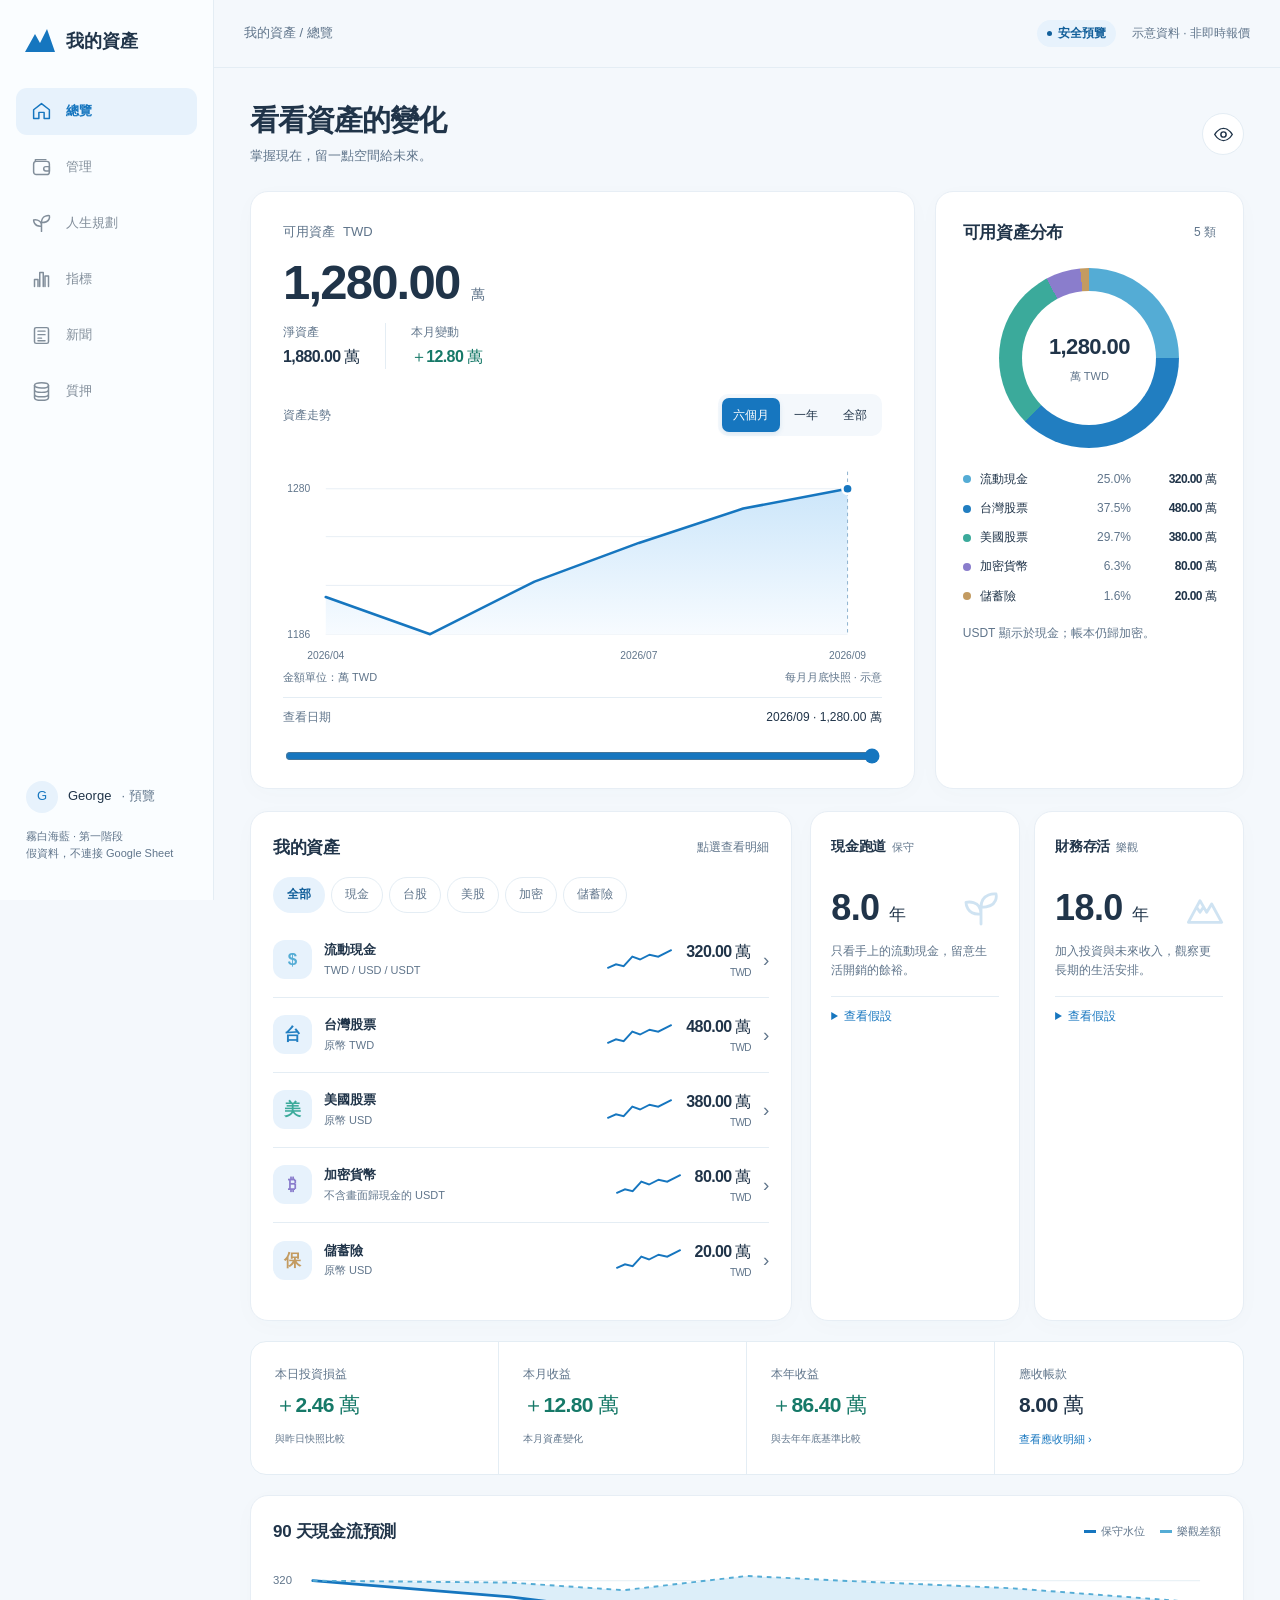
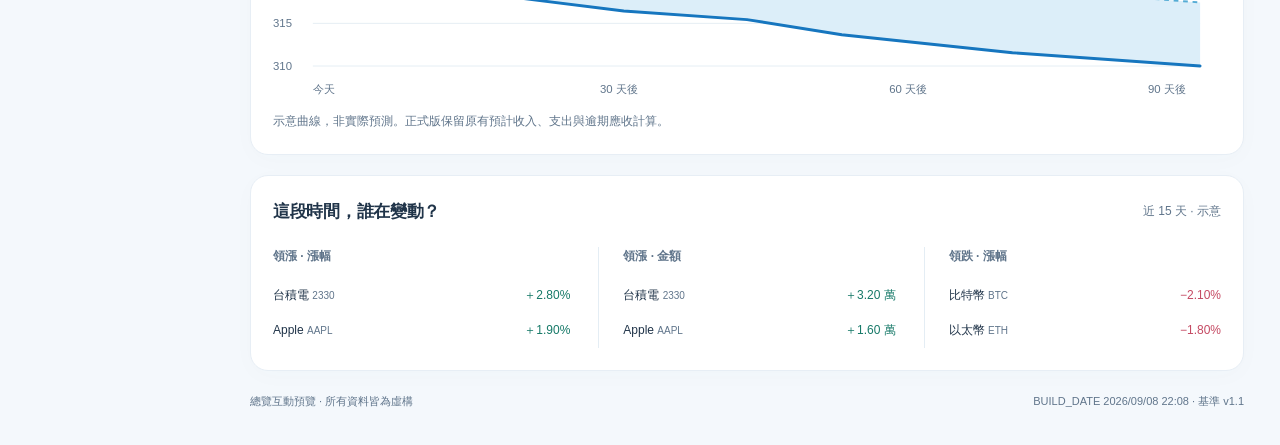
==== ui-preview.html @ 6d40855a "新增：以隔離假資料預覽霧白海藍總覽，避免改版影響正式帳本 Co-Authored-By: Codex <noreply@openai.com>" ====
<!doctype html>
<html lang="zh-TW">
<head>
<meta charset="utf-8">
<meta http-equiv="Content-Security-Policy" content="default-src 'none'; script-src 'unsafe-inline'; style-src 'unsafe-inline'; connect-src 'none'; img-src data:; font-src 'none'; form-action 'none'; base-uri 'none'; object-src 'none'">
<meta name="viewport" content="width=device-width, initial-scale=1">
<title>資產總覽 · 霧白海藍預覽</title>
<style>
:root{color-scheme:light;--bg:#f4f8fc;--paper:#fff;--ink:#203449;--muted:#60758b;--blue:#1676bf;--blue-deep:#125f9a;--blue-pale:#e7f2fc;--line:#e4edf4;--positive:#167968;--negative:#c54a63;--cash:#54acd5;--tw:#217ec1;--us:#3baa9b;--crypto:#8a7dcc;--insurance:#c39b61;--shadow:0 5px 24px #23597a05}
*{box-sizing:border-box}body{margin:0;background:var(--bg);color:var(--ink);font-family:Inter,-apple-system,BlinkMacSystemFont,"PingFang TC","Microsoft JhengHei",sans-serif;font-size:14px;line-height:1.6}button,input{font:inherit}button{cursor:pointer;color:inherit}button:disabled{cursor:default}button:focus-visible,a:focus-visible,input:focus-visible,summary:focus-visible{outline:3px solid var(--blue);outline-offset:4px}button{border:0;background:none}a{color:var(--blue)}h1,h2,h3,p{margin:0}h1{font-size:27px;letter-spacing:-1px;line-height:1.3}h2{font-size:17px;letter-spacing:-.3px}h3{font-size:14px}.num{font-variant-numeric:tabular-nums;letter-spacing:-.6px}.muted{color:var(--muted)}.positive{color:var(--positive)}.negative{color:var(--negative)}.icon{width:21px;height:21px;fill:none;stroke:currentColor;stroke-width:1.7;stroke-linecap:round;stroke-linejoin:round;flex:none}.skip{position:fixed;top:-100px;left:12px;z-index:10;background:white;padding:12px}.skip:focus{top:12px}.sidebar{display:none}.topbar{padding:17px 20px 12px;display:flex;align-items:center;justify-content:space-between;gap:12px}.brand{font-size:18px;font-weight:750;display:flex;gap:11px;align-items:center}.brandmark{width:30px;height:28px;color:var(--blue)}.badge{display:inline-flex;align-items:center;gap:6px;color:var(--blue-deep);font-size:12px;font-weight:600;padding:4px 10px;border-radius:20px;background:var(--blue-pale)}.badge:before{content:"";height:5px;width:5px;border-radius:50%;background:currentColor}.top-meta{display:flex;gap:16px;align-items:center}.top-meta .muted{display:none;font-size:12px}main{max-width:1500px;margin:auto;padding:16px 18px 100px}.page-head{display:flex;align-items:center;justify-content:space-between;margin:0 0 22px;gap:12px}.page-head p{margin-top:6px;font-size:13px;color:var(--muted)}.round-button{width:42px;height:42px;border:1px solid var(--line);border-radius:50%;background:var(--paper);display:grid;place-items:center;flex:none}.preview-note{font-size:12px;color:var(--muted);margin-top:18px}.panel{background:var(--paper);border:1px solid #e7eef5;border-radius:18px;box-shadow:var(--shadow)}.hero-grid{display:grid;gap:16px}.hero{padding:24px 22px 12px;overflow:hidden}.eyebrow{font-size:13px;color:var(--muted);display:flex;gap:8px;align-items:center}.balance{font-size:40px;font-weight:650;line-height:1.35;letter-spacing:-1.8px;margin:7px 0}.balance small{font-size:14px;font-weight:450;letter-spacing:0;color:var(--muted)}.hero-facts{display:flex;gap:25px;font-size:12px}.hero-facts strong{display:block;font-size:16px;font-weight:550;margin-top:2px}.hero-facts>div+div{border-left:1px solid var(--line);padding-left:25px}.chart-heading{display:flex;justify-content:space-between;align-items:center;gap:8px;margin:25px 0 4px}.segmented{display:flex;padding:4px;border-radius:10px;background:var(--bg);gap:3px}.segmented button{padding:6px 11px;border-radius:7px;font-size:12px;min-height:34px}.segmented button[aria-pressed=true]{background:var(--blue);color:white;box-shadow:0 2px 5px #1a6fab20}.chart{position:relative;min-width:0}.chart svg{width:100%;height:auto;display:block;overflow:visible}.chart text{fill:var(--muted);font-size:21px;font-family:inherit}.chart-grid{stroke:var(--line);stroke-width:1}.chart-line{stroke:var(--blue);stroke-width:3;fill:none;stroke-linejoin:round;stroke-linecap:round}.chart-caption{display:flex;align-items:center;justify-content:space-between;gap:10px;color:var(--muted);font-size:11px;padding:0 0 6px}.date-control{display:flex;flex-wrap:wrap;align-items:center;gap:12px;border-top:1px solid var(--line);padding-top:10px;margin-top:5px;font-size:12px;color:var(--muted)}.date-control input{order:2;flex-basis:100%;accent-color:var(--blue);width:100%;min-width:40px;height:28px}.date-control output{margin-left:auto;white-space:nowrap;color:var(--ink);font-variant-numeric:tabular-nums}.allocation{padding:24px}.section-head{display:flex;align-items:center;justify-content:space-between;gap:10px}.section-head .muted{font-size:12px}.donut-wrap{display:grid;place-items:center;position:relative;width:170px;height:170px;margin:23px auto}.donut{width:100%;height:100%;border-radius:50%;background:conic-gradient(var(--cash) 0 25%,var(--tw) 25% 62.5%,var(--us) 62.5% 92.1875%,var(--crypto) 92.1875% 98.4375%,var(--insurance) 98.4375%)}.donut:after{content:"";position:absolute;inset:23px;background:white;border-radius:50%}.donut-center{position:absolute;text-align:center;line-height:1.6}.donut-center b{display:block;font-size:22px;font-weight:600}.donut-center span{font-size:11px;color:var(--muted)}.legend{list-style:none;padding:0;margin:0;display:grid;gap:10px}.legend li{display:flex;align-items:center;gap:9px;font-size:12px}.dot{width:8px;height:8px;border-radius:50%;flex:none}.legend .pct{margin-left:auto;color:var(--muted)}.legend b{font-weight:550;width:76px;text-align:right}.lower-grid{display:grid;grid-template-columns:minmax(0,1fr);gap:18px;margin-top:22px}.assets{padding:22px}.filters{display:flex;gap:6px;overflow:auto;padding:16px 0 10px}.filters button{font-size:12px;min-height:36px;padding:6px 13px;white-space:nowrap;border-radius:18px;border:1px solid var(--line);color:var(--muted)}.filters button[aria-pressed=true]{background:var(--blue-pale);color:var(--blue-deep);border-color:transparent;font-weight:650}.asset-row{width:100%;display:flex;align-items:center;text-align:left;gap:12px;padding:16px 0;border-bottom:1px solid var(--line);min-height:75px}.asset-row:last-child{border-bottom:none}.asset-icon{width:39px;height:39px;display:grid;place-items:center;border-radius:12px;font-weight:650;font-size:17px;background:var(--blue-pale);color:var(--blue)}.asset-title{min-width:0;overflow-wrap:anywhere;font-size:13px;font-weight:600;flex:1}.asset-title small{display:block;color:var(--muted);font-size:11px;font-weight:400;margin-top:1px}.asset-value{flex:none;text-align:right;font-size:16px;font-weight:550}.asset-value small{display:block;font-size:10px;color:var(--muted);font-weight:400}.spark{display:none;width:68px;height:24px;fill:none;stroke:var(--blue);stroke-width:2}.chevron{color:var(--muted);font-size:19px}.runways{display:grid;gap:14px}.runway{padding:22px;position:relative;overflow:hidden}.runway h2{font-size:14px}.runway .tag{font-size:11px;color:var(--muted);font-weight:400;margin-left:6px}.runway-num{font-size:32px;font-weight:600;margin:14px 0 5px}.runway-num small{font-size:17px;font-weight:450}.runway p{font-size:12px;color:var(--muted);max-width:30em}.runway details{margin-top:16px;font-size:12px;border-top:1px solid var(--line);padding-top:10px}.runway summary{color:var(--blue);cursor:pointer}.runway ul{padding-left:17px;color:var(--muted);margin-bottom:0}.runway-art{position:absolute;right:22px;top:55px;opacity:.2;color:var(--blue);width:54px;height:54px}.income-strip{display:grid;grid-template-columns:1fr 1fr;gap:0;background:var(--paper);border:1px solid var(--line);border-radius:16px;margin:20px 0;overflow:hidden}.income-stat{padding:18px;border-bottom:1px solid var(--line)}.income-stat:nth-child(odd){border-right:1px solid var(--line)}.income-stat:nth-child(n+3){border-bottom:0}.income-stat span{font-size:12px;color:var(--muted)}.income-stat b{display:block;font-size:21px;font-weight:550;margin:4px 0}.income-stat small{font-size:10px;color:var(--muted)}.cashflow{padding:22px;margin-top:20px}.cashflow .section-head{flex-wrap:wrap}.line-legend{display:flex;gap:15px;font-size:11px;color:var(--muted)}.line-legend i{display:inline-block;width:12px;height:3px;background:var(--blue);vertical-align:middle;margin-right:5px}.line-legend i.optimistic{background:var(--cash)}.cashflow-chart{margin-top:12px}.movers{padding:22px;margin-top:20px}.mover-columns{display:grid;gap:20px;margin-top:22px}.mover-column h3{font-size:12px;color:var(--muted);margin-bottom:12px}.mover-item{display:flex;align-items:center;justify-content:space-between;font-size:12px;padding:8px 0}.mover-item b{font-weight:500}.mover-item small{color:var(--muted)}.footer{margin-top:22px;font-size:11px;color:var(--muted);display:flex;justify-content:space-between;gap:10px;flex-wrap:wrap}.bottom-nav{position:fixed;bottom:0;left:0;right:0;background:#ffffffef;backdrop-filter:blur(12px);border-top:1px solid var(--line);display:flex;justify-content:space-around;padding:8px 6px max(9px,env(safe-area-inset-bottom));z-index:3}.bottom-nav button{display:flex;flex-direction:column;align-items:center;gap:3px;font-size:10px;min-width:45px;min-height:45px;color:var(--muted)}.bottom-nav button[aria-current=page]{color:var(--blue)}.pending{opacity:.55}dialog{border:1px solid var(--line);border-radius:22px;padding:27px;width:min(440px,calc(100% - 32px));color:var(--ink);box-shadow:0 20px 90px #20344922}dialog::backdrop{background:#17354b45;backdrop-filter:blur(3px)}.dialog-head{display:flex;align-items:center;justify-content:space-between;gap:12px;margin-bottom:12px}.dialog-copy{color:var(--muted);font-size:14px}.detail-value{font-size:34px;margin:16px 0;font-weight:600}.detail-meta{padding:16px;background:var(--bg);border-radius:12px;font-size:13px}.dialog-close{margin-top:24px;background:var(--blue);color:white;min-height:44px;border-radius:10px;width:100%}.notice{position:fixed;bottom:90px;left:50%;transform:translateX(-50%);background:var(--ink);color:white;border-radius:12px;padding:12px 20px;font-size:13px;z-index:6;max-width:calc(100% - 30px);width:max-content;box-shadow:0 5px 30px #20344922}.notice:empty{display:none}.private .money{visibility:hidden;user-select:none}
@media(min-width:500px){.spark{display:block}.runways{grid-template-columns:1fr 1fr}.balance{font-size:45px}.hero{padding:28px 28px 14px}}
@media(min-width:769px){.chart text{font-size:12px}.hero .chart svg{max-height:225px}.sidebar{display:flex;position:fixed;inset:0 auto 0 0;width:196px;padding:27px 16px 22px;background:#fafdff;border-right:1px solid var(--line);flex-direction:column}.sidebar .brand{padding:0 9px 32px}.side-links{display:grid;gap:9px}.side-links button{display:flex;align-items:center;gap:14px;text-align:left;padding:13px 15px;border-radius:11px;font-size:13px;min-height:46px}.side-links button[aria-current=page]{background:var(--blue-pale);color:var(--blue);font-weight:650}.side-links .pending small{margin-left:auto;font-size:9px}.side-bottom{margin-top:auto;color:var(--muted);font-size:11px;padding:15px 10px}.profile{display:flex;align-items:center;gap:10px;margin-bottom:15px;color:var(--ink);font-size:13px}.avatar{width:32px;height:32px;border-radius:50%;display:grid;place-items:center;background:var(--blue-pale);color:var(--blue)}.workspace{margin-left:196px}.topbar{padding:20px 30px;border-bottom:1px solid var(--line)}.topbar .brand{font-size:13px;font-weight:450;color:var(--muted)}.topbar .brandmark{display:none}.top-meta .muted{display:block}main{padding:30px 28px 30px}.page-head{margin-bottom:24px}h1{font-size:29px}.hero-grid{grid-template-columns:minmax(0,1.85fr) minmax(245px,1fr);gap:20px}.hero{padding:28px 28px 14px}.hero .balance{font-size:45px}.allocation{padding:25px 22px}.donut-wrap{width:165px;height:165px;margin:22px auto}.lower-grid{grid-template-columns:minmax(0,1.4fr) minmax(0,1fr)}.runways{grid-template-columns:1fr}.income-strip{grid-template-columns:repeat(4,1fr)}.income-stat{border-bottom:0;border-right:1px solid var(--line)}.income-stat:last-child{border-right:0}.mover-columns{grid-template-columns:repeat(3,1fr);gap:28px}.mover-column+.mover-column{border-left:1px solid var(--line);padding-left:24px}.bottom-nav{display:none}.notice{bottom:28px}.hero .chart{margin-top:10px}}
@media(min-width:1200px){main{padding:34px 36px}.sidebar{width:214px}.workspace{margin-left:214px}.hero-grid{grid-template-columns:minmax(0,2.15fr) minmax(285px,1fr)}.balance,.hero .balance{font-size:49px}.hero{padding:30px 32px 16px}.lower-grid{grid-template-columns:minmax(0,1.25fr) minmax(0,1fr)}.runways{grid-template-columns:1fr 1fr}.runway{padding:23px 20px}.runway-num{font-size:36px;margin-top:22px}.runway-art{top:70px;right:18px;width:40px}.allocation{padding:27px}.donut-wrap{width:180px;height:180px}.income-stat{padding:20px 24px}}
@media(prefers-reduced-motion:no-preference){button{transition:background .16s,color .16s}.asset-row:hover{background:var(--bg)}.round-button:hover{background:var(--blue-pale)}}
</style>
</head>
<body>
<a class="skip" href="#main">跳到主要內容</a>
<svg xmlns="http://www.w3.org/2000/svg" style="display:none" aria-hidden="true"><symbol id="home" viewBox="0 0 24 24"><path d="m3 10 9-7 9 7v10H15v-7H9v7H3z"/></symbol><symbol id="wallet" viewBox="0 0 24 24"><rect x="3" y="5" width="18" height="15" rx="3"/><path d="M17 11h4v5h-4a2.5 2.5 0 0 1 0-5ZM5 5V3h12"/></symbol><symbol id="life" viewBox="0 0 24 24"><path d="M12 21V10M12 15C3 16 3 8 3 8s9-2 9 7ZM12 11C12 2 21 3 21 3s2 8-9 8Z"/></symbol><symbol id="bars" viewBox="0 0 24 24"><path d="M4 20V12h4v8M10 20V4h4v16M16 20V8h4v12"/></symbol><symbol id="news" viewBox="0 0 24 24"><rect x="4" y="3" width="16" height="18" rx="2"/><path d="M8 7h8M8 11h8M8 15h4M8 18h8"/></symbol><symbol id="coins" viewBox="0 0 24 24"><ellipse cx="12" cy="5" rx="8" ry="3"/><path d="M4 5v5c0 4 16 4 16 0V5M4 10v5c0 4 16 4 16 0v-5M4 15v4c0 4 16 4 16 0v-4"/></symbol><symbol id="eye" viewBox="0 0 24 24"><path d="M2 12s4-7 10-7 10 7 10 7-4 7-10 7S2 12 2 12Z"/><circle cx="12" cy="12" r="3"/></symbol><symbol id="mountain" viewBox="0 0 24 24"><path d="m2 20 7-13 4 7 3-5 6 11H2ZM7 11l2 3 2-3"/></symbol><symbol id="logo" viewBox="0 0 30 28"><path fill="currentColor" stroke="none" d="m0 25 10-18 5 9 7-14 8 23z"/></symbol></svg>
<aside class="sidebar"><div class="brand"><svg class="brandmark"><use href="#logo"/></svg>我的資產</div><nav class="side-links" aria-label="主要導覽"></nav><div class="side-bottom"><div class="profile"><span class="avatar">G</span>George<span class="muted">· 預覽</span></div><p>霧白海藍 · 第一階段</p><p>假資料，不連接 Google Sheet</p></div></aside>
<div class="workspace"><header class="topbar"><div class="brand"><svg class="brandmark"><use href="#logo"/></svg><span>我的資產 / 總覽</span></div><div class="top-meta"><span class="badge">安全預覽</span><span class="muted">示意資料 · 非即時報價</span></div></header>
<main id="main"><div class="page-head"><div><h1>看看資產的變化</h1><p>掌握現在，留一點空間給未來。</p></div><button class="round-button" id="privacy" aria-label="隱藏金額" aria-pressed="false"><svg class="icon"><use href="#eye"/></svg></button></div>
<div class="hero-grid"><section class="panel hero" aria-labelledby="available-label"><div class="eyebrow" id="available-label">可用資產 <span>TWD</span></div><div class="balance num money">1,280.00 <small>萬</small></div><div class="hero-facts"><div><span class="muted">淨資產</span><strong class="num money">1,880.00 萬</strong></div><div><span class="muted">本月變動</span><strong class="positive num money">＋12.80 萬</strong></div></div><div class="chart-heading"><span class="muted" style="font-size:12px">資產走勢</span><div class="segmented" id="periods" aria-label="趨勢期間"><button data-period="6m" aria-pressed="true">六個月</button><button data-period="1y" aria-pressed="false">一年</button><button data-period="all" aria-pressed="false">全部</button></div></div><div class="chart money" id="trend"></div><div class="chart-caption"><span>金額單位：萬 TWD</span><span>每月月底快照 · 示意</span></div><label class="date-control"><span>查看日期</span><input id="history-date" aria-label="查看歷史日期" type="range" min="0" max="5" value="5"><output id="history-value" class="money" aria-live="polite"></output></label></section>
<section class="panel allocation"><div class="section-head"><h2>可用資產分布</h2><span class="muted">5 類</span></div><div class="donut-wrap" role="img" aria-label="資產分布，詳細金額見下方清單"><div class="donut"></div><div class="donut-center money"><b class="num">1,280.00</b><span>萬 TWD</span></div></div><ul class="legend" id="allocation-list"></ul><p class="preview-note">USDT 顯示於現金；帳本仍歸加密。</p></section></div>
<div class="lower-grid"><section class="panel assets"><div class="section-head"><h2>我的資產</h2><span class="muted">點選查看明細</span></div><div class="filters" id="filters" aria-label="資產分類"><button data-category="all" aria-pressed="true">全部</button><button data-category="cash" aria-pressed="false">現金</button><button data-category="tw" aria-pressed="false">台股</button><button data-category="us" aria-pressed="false">美股</button><button data-category="crypto" aria-pressed="false">加密</button><button data-category="insurance" aria-pressed="false">儲蓄險</button></div><div id="asset-list" aria-live="polite"></div></section><div class="runways"><section class="panel runway"><h2>現金跑道<span class="tag">保守</span></h2><svg class="icon runway-art"><use href="#life"/></svg><div class="runway-num num money">8.0 <small>年</small></div><p>只看手上的流動現金，留意生活開銷的餘裕。</p><details><summary>查看假設</summary><ul class="money"><li>示意流動現金 320 萬</li><li>示意年支出 40 萬</li><li>此預覽使用簡化固定示意值</li></ul></details></section><section class="panel runway"><h2>財務存活<span class="tag">樂觀</span></h2><svg class="icon runway-art"><use href="#mountain"/></svg><div class="runway-num num money">18.0 <small>年</small></div><p>加入投資與未來收入，觀察更長期的生活安排。</p><details><summary>查看假設</summary><ul class="money"><li>18 年為版面展示用數字</li><li>未執行正式財務存活模擬</li><li>正式版仍沿用原計算規則</li></ul></details></section></div></div>
<section class="income-strip" aria-label="收益與應收摘要"><div class="income-stat"><span>本日投資損益</span><b class="num positive money">＋2.46 萬</b><small>與昨日快照比較</small></div><div class="income-stat"><span>本月收益</span><b class="num positive money">＋12.80 萬</b><small>本月資產變化</small></div><div class="income-stat"><span>本年收益</span><b class="num positive money">＋86.40 萬</b><small>與去年年底基準比較</small></div><div class="income-stat"><span>應收帳款</span><b class="num money">8.00 萬</b><button id="receivables" style="font-size:11px;color:var(--blue);padding:0;min-height:28px">查看應收明細 ›</button></div></section>
<section class="panel cashflow"><div class="section-head"><h2>90 天現金流預測</h2><div class="line-legend"><span><i></i>保守水位</span><span><i class="optimistic"></i>樂觀差額</span></div></div><div class="chart cashflow-chart money"><svg viewBox="0 0 1000 145" role="img" aria-label="示意現金流，保守水位由320萬逐步降至310萬，樂觀水位包含應收款"><path d="M42 25H978M42 70H978M42 115H978" class="chart-grid"/><text x="0" y="29">320</text><text x="0" y="74">315</text><text x="0" y="119">310</text><path d="M42 25 250 42 370 57 500 66 600 82 780 101 978 115L978 48 780 33 600 25 500 20 370 35 250 27 42 25" fill="#dceef9"/><path d="M42 25 250 42 370 57 500 66 600 82 780 101 978 115" class="chart-line"/><path d="M42 25 250 27 370 35 500 20 600 25 780 33 978 48" fill="none" stroke="#54acd5" stroke-width="2" stroke-dasharray="5 5"/><text x="42" y="143">今天</text><text x="345" y="143">30 天後</text><text x="650" y="143">60 天後</text><text x="923" y="143">90 天後</text></svg></div><p class="preview-note">示意曲線，非實際預測。正式版保留原有預計收入、支出與逾期應收計算。</p></section>
<section class="panel movers"><div class="section-head"><h2>這段時間，誰在變動？</h2><span class="muted">近 15 天 · 示意</span></div><div class="mover-columns"><div class="mover-column"><h3>領漲 · 漲幅</h3><div class="mover-item"><span>台積電 <small>2330</small></span><b class="positive money">＋2.80%</b></div><div class="mover-item"><span>Apple <small>AAPL</small></span><b class="positive money">＋1.90%</b></div></div><div class="mover-column"><h3>領漲 · 金額</h3><div class="mover-item"><span>台積電 <small>2330</small></span><b class="positive money">＋3.20 萬</b></div><div class="mover-item"><span>Apple <small>AAPL</small></span><b class="positive money">＋1.60 萬</b></div></div><div class="mover-column"><h3>領跌 · 漲幅</h3><div class="mover-item"><span>比特幣 <small>BTC</small></span><b class="negative money">−2.10%</b></div><div class="mover-item"><span>以太幣 <small>ETH</small></span><b class="negative money">−1.80%</b></div></div></div></section>
<footer class="footer"><span>總覽互動預覽 · 所有資料皆為虛構</span><span id="preview-build">BUILD_DATE 2026/09/08 22:08 · 基準 v1.1</span></footer></main></div>
<nav class="bottom-nav" aria-label="手機主要導覽"></nav><div class="notice" role="status" id="notice"></div>
<dialog id="detail"><div class="dialog-head"><h2 id="detail-title"></h2><button class="round-button" id="close-detail" aria-label="關閉明細">✕</button></div><div id="detail-body"></div><button class="dialog-close" id="done-detail">知道了</button></dialog>
<script id="preview-model">
const ASSETS = Object.freeze([
  Object.freeze({id:'cash',name:'流動現金',value:320,unit:'TWD / USD / USDT',icon:'$',color:'--cash',description:'台幣帳戶 240 萬，加上美元與 USDT 換算共 80 萬。USDT 畫面歸現金、帳本歸加密。'}),
  Object.freeze({id:'tw',name:'台灣股票',value:480,unit:'原幣 TWD',icon:'台',color:'--tw',description:'台積電、台灣 ETF 等示意持倉。此處金額為台幣合計。'}),
  Object.freeze({id:'us',name:'美國股票',value:380,unit:'原幣 USD',icon:'美',color:'--us',description:'示意原幣 118,750 USD，以示意匯率 32 換算為 380 萬 TWD。'}),
  Object.freeze({id:'crypto',name:'加密貨幣',value:80,unit:'不含畫面歸現金的 USDT',icon:'₿',color:'--crypto',description:'比特幣、以太幣等示意持倉，金額已換算為 TWD；USDT 在上方流動現金顯示，帳本分類不變。'}),
  Object.freeze({id:'insurance',name:'儲蓄險',value:20,unit:'原幣 USD',icon:'保',color:'--insurance',description:'示意原幣 6,250 USD，以示意匯率 32 換算為 20 萬 TWD。設定存美元、快照存台幣的規則不變。'})
]);
const HISTORY = Object.freeze([980,1002,995,1040,1056,1095,1080,1103,1135,1122,1150,1193,1210,1186,1220,1245,1267.2,1280].map((value,i)=>Object.freeze({date:`${2025+Math.floor((i+3)/12)}/${String((i+3)%12+1).padStart(2,'0')}`,value})));
function selectAssets(category){return ASSETS.filter(a=>category==='all'||a.id===category);}
function selectHistory(period){return HISTORY.slice(period==='6m'?-6:period==='1y'?-12:0);}
function chartPoints(rows){
  if(!rows.length)return [];
  const min=Math.min(...rows.map(r=>r.value)), max=Math.max(...rows.map(r=>r.value));
  return rows.map((r,i)=>({x:50+(rows.length===1?0:i/(rows.length-1)*610),y:max===min?130:220-(r.value-min)/(max-min)*170}));
}
</script>
<script>
const el=id=>document.getElementById(id);
const money=value=>value.toLocaleString('en-US',{minimumFractionDigits:2,maximumFractionDigits:2});
let period='6m', privateMode=false, noticeTimer;
const pages=[['home','總覽'],['wallet','管理'],['life','人生規劃'],['bars','指標'],['news','新聞'],['coins','質押']];
for(const nav of document.querySelectorAll('.side-links,.bottom-nav')){
  nav.innerHTML=pages.map(([icon,label],i)=>`<button ${i===0?'aria-current="page"':'class="pending"'} data-page="${label}"><svg class="icon" aria-hidden="true"><use href="#${icon}"/></svg><span>${label}</span></button>`).join('');
  nav.addEventListener('click',event=>{const b=event.target.closest('button');if(b&&b.dataset.page!=='總覽')showNotice(`${b.dataset.page}尚未實作；目前可預覽總覽頁。`);else if(b)window.scrollTo({top:0,behavior:'instant'});});
}
function showNotice(message){clearTimeout(noticeTimer);el('notice').textContent=message;noticeTimer=setTimeout(()=>el('notice').textContent='',3500);}
function renderAssets(category){
  el('asset-list').innerHTML=selectAssets(category).map(a=>`<button class="asset-row" data-asset="${a.id}" aria-label="查看${a.name}明細"><span class="asset-icon" style="color:var(${a.color})">${a.icon}</span><span class="asset-title">${a.name}<small>${a.unit}</small></span><svg class="spark" viewBox="0 0 70 25" aria-hidden="true"><path d="M1 21 10 17 18 19 27 9 35 12 45 7 54 9 68 2"/></svg><span class="asset-value num money">${money(a.value)} 萬<small>TWD</small></span><span class="chevron" aria-hidden="true">›</span></button>`).join('');
}
function renderTrend(){
  const rows=selectHistory(period),points=chartPoints(rows),line=points.map(p=>`${p.x},${p.y}`).join(' '),last=points.at(-1);
  el('trend').innerHTML=`<svg viewBox="0 0 700 260" role="img" aria-label="${period==='6m'?'六個月':period==='1y'?'一年':'全部'}資產走勢示意"><defs><linearGradient id="area" x1="0" y1="0" x2="0" y2="1"><stop offset="0%" stop-color="#cce6fa"/><stop offset="100%" stop-color="#f7fbff"/></linearGradient></defs>${[50,106,163,220].map(y=>`<path d="M50 ${y}H660" class="chart-grid"/>`).join('')}<path d="M${line.replaceAll(' ',' L')} L${last.x} 220 L50 220Z" fill="url(#area)"/><polyline points="${line}" class="chart-line"/>${[0,Math.floor(rows.length/2),rows.length-1].map(i=>`<text x="${points[i].x}" y="249" text-anchor="middle">${rows[i].date}</text>`).join('')}<text x="5" y="54">${Math.round(Math.max(...rows.map(r=>r.value)))}</text><text x="5" y="224">${Math.round(Math.min(...rows.map(r=>r.value)))}</text><line id="cursor-line" x1="${last.x}" x2="${last.x}" y1="30" y2="220" stroke="#7ca6c7" stroke-dasharray="4 4"/><circle id="cursor-dot" cx="${last.x}" cy="${last.y}" r="6" fill="#1676bf" stroke="white" stroke-width="3"/></svg>`;
  el('history-date').max=rows.length-1;el('history-date').value=rows.length-1;renderCursor();
}
function renderCursor(){const rows=selectHistory(period),i=Number(el('history-date').value),p=chartPoints(rows)[i];el('history-value').textContent=`${rows[i].date} · ${money(rows[i].value)} 萬`;el('cursor-line').setAttribute('x1',p.x);el('cursor-line').setAttribute('x2',p.x);el('cursor-dot').setAttribute('cx',p.x);el('cursor-dot').setAttribute('cy',p.y);}
function openDetail(title,body){el('detail-title').textContent=title;el('detail-body').innerHTML=body;el('detail').showModal();}
el('allocation-list').innerHTML=ASSETS.map(a=>`<li><span class="dot" style="background:var(${a.color})"></span><span>${a.name}</span><span class="pct money">${(a.value/1280*100).toFixed(1)}%</span><b class="num money">${money(a.value)} 萬</b></li>`).join('');
el('filters').addEventListener('click',event=>{const b=event.target.closest('button');if(!b)return;for(const button of el('filters').children)button.setAttribute('aria-pressed',String(button===b));renderAssets(b.dataset.category);});
el('periods').addEventListener('click',event=>{const b=event.target.closest('button');if(!b)return;period=b.dataset.period;for(const button of el('periods').children)button.setAttribute('aria-pressed',String(button===b));renderTrend();});
el('history-date').addEventListener('input',renderCursor);
el('asset-list').addEventListener('click',event=>{const button=event.target.closest('[data-asset]');if(!button)return;if(privateMode){showNotice('請先顯示金額，再查看明細。');return;}const a=ASSETS.find(a=>a.id===button.dataset.asset);openDetail(a.name,`<p class="muted">示意資產 · 換算為 TWD</p><div class="detail-value num">${money(a.value)} 萬</div><p class="detail-meta">${a.description}</p><p class="preview-note">此處只有假資料，不提供寫入或交易操作。</p>`);});
el('receivables').addEventListener('click',()=>{if(privateMode){showNotice('請先顯示金額，再查看明細。');return;}openDetail('應收帳款',`<p class="dialog-copy">以下為虛構應收資料，僅展示閱讀與關閉明細的操作。</p><div class="detail-value num">8.00 萬 TWD</div><div class="detail-meta">專案款 A：5.00 萬 · 尚未到期<br>專案款 B：3.00 萬 · 逾期 7 天</div>`);});
for(const id of ['close-detail','done-detail'])el(id).addEventListener('click',()=>el('detail').close());
el('privacy').addEventListener('click',()=>{privateMode=!privateMode;document.body.classList.toggle('private',privateMode);for(const node of document.querySelectorAll('.money'))node.setAttribute('aria-hidden',String(privateMode));el('privacy').setAttribute('aria-pressed',String(privateMode));el('privacy').setAttribute('aria-label',privateMode?'顯示金額':'隱藏金額');});
renderAssets('all');renderTrend();
</script>
</body>
</html>
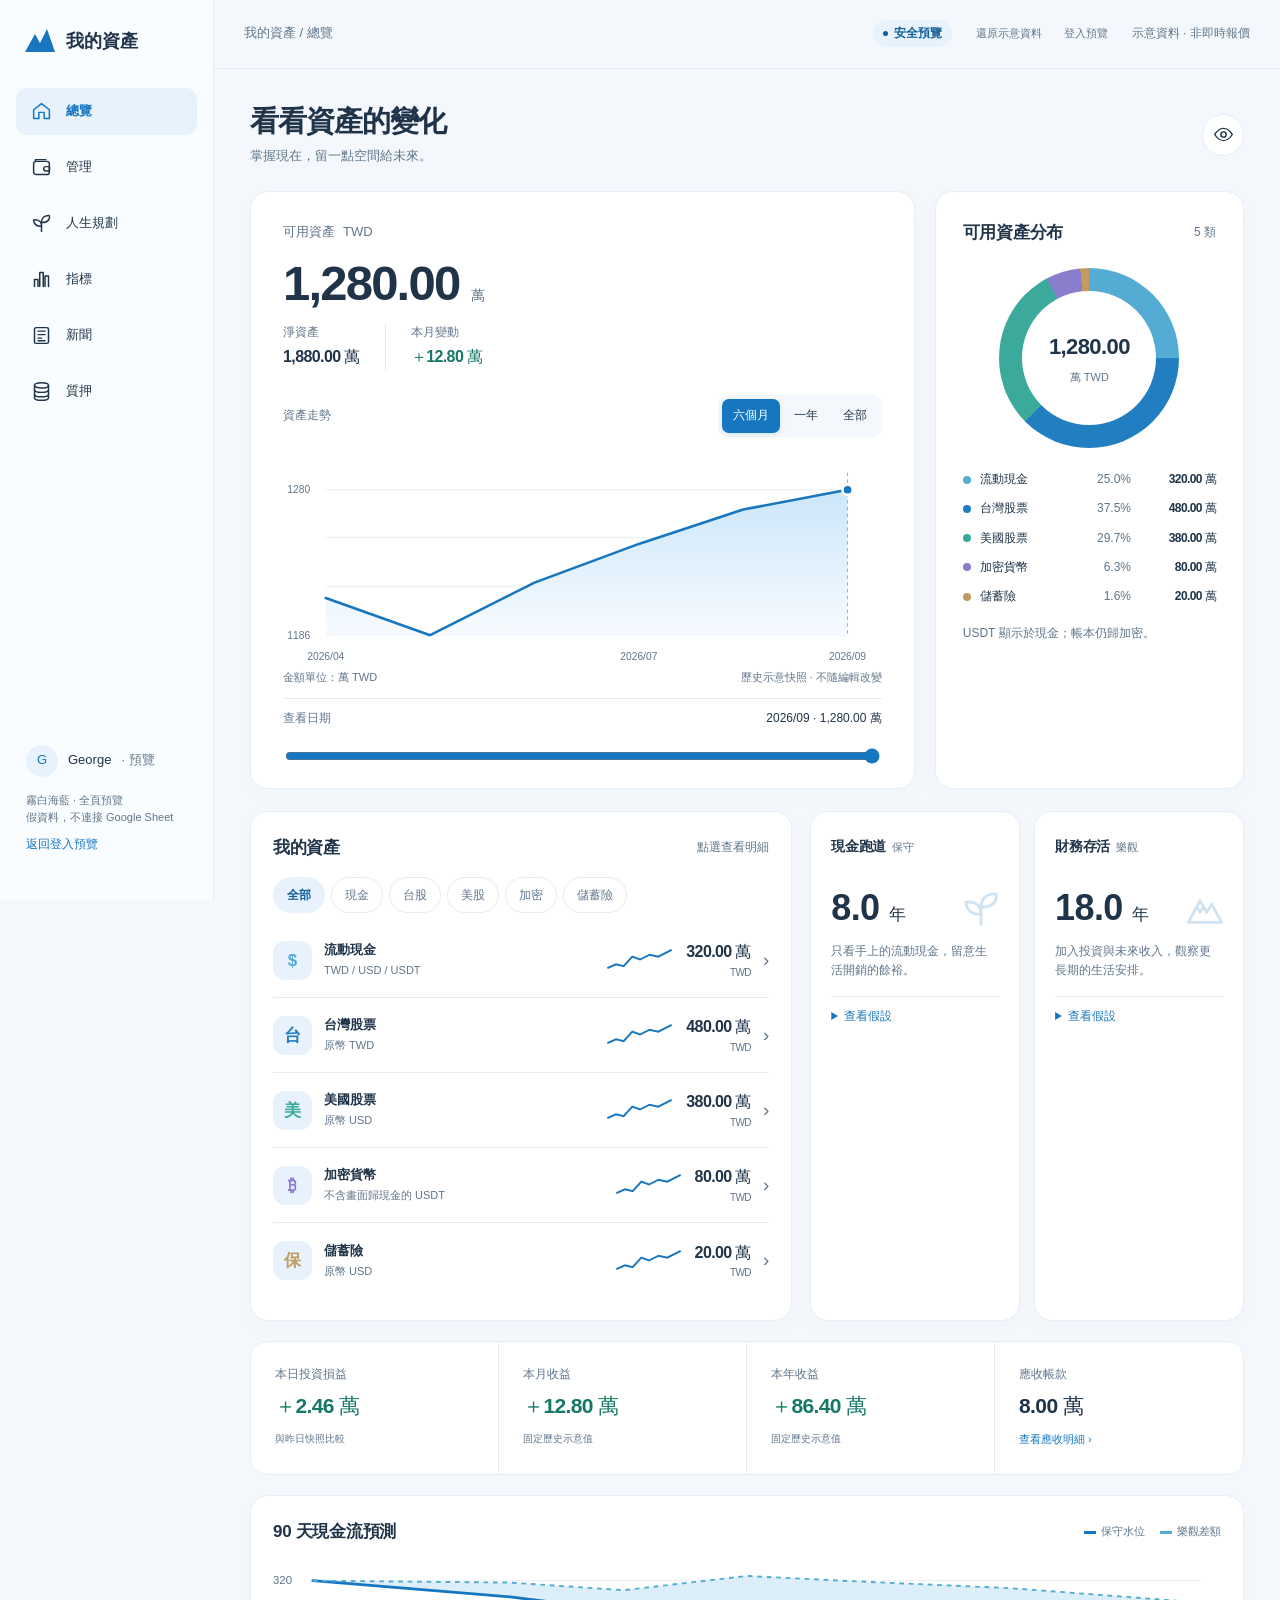
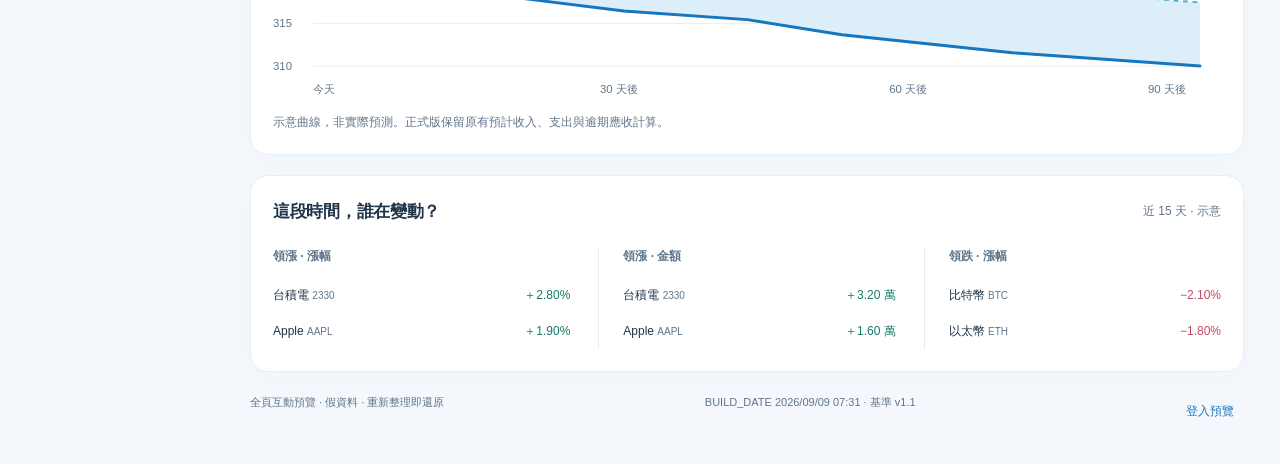
==== commit 42ee83b4: "新增：補齊全頁假資料互動預覽，先驗證設計再接正式帳本 Co-Authored-By: Codex <noreply@openai.com>" ====
--- a/ui-preview.html
+++ b/ui-preview.html
@@ -12,23 +12,31 @@
 @media(min-width:769px){.chart text{font-size:12px}.hero .chart svg{max-height:225px}.sidebar{display:flex;position:fixed;inset:0 auto 0 0;width:196px;padding:27px 16px 22px;background:#fafdff;border-right:1px solid var(--line);flex-direction:column}.sidebar .brand{padding:0 9px 32px}.side-links{display:grid;gap:9px}.side-links button{display:flex;align-items:center;gap:14px;text-align:left;padding:13px 15px;border-radius:11px;font-size:13px;min-height:46px}.side-links button[aria-current=page]{background:var(--blue-pale);color:var(--blue);font-weight:650}.side-links .pending small{margin-left:auto;font-size:9px}.side-bottom{margin-top:auto;color:var(--muted);font-size:11px;padding:15px 10px}.profile{display:flex;align-items:center;gap:10px;margin-bottom:15px;color:var(--ink);font-size:13px}.avatar{width:32px;height:32px;border-radius:50%;display:grid;place-items:center;background:var(--blue-pale);color:var(--blue)}.workspace{margin-left:196px}.topbar{padding:20px 30px;border-bottom:1px solid var(--line)}.topbar .brand{font-size:13px;font-weight:450;color:var(--muted)}.topbar .brandmark{display:none}.top-meta .muted{display:block}main{padding:30px 28px 30px}.page-head{margin-bottom:24px}h1{font-size:29px}.hero-grid{grid-template-columns:minmax(0,1.85fr) minmax(245px,1fr);gap:20px}.hero{padding:28px 28px 14px}.hero .balance{font-size:45px}.allocation{padding:25px 22px}.donut-wrap{width:165px;height:165px;margin:22px auto}.lower-grid{grid-template-columns:minmax(0,1.4fr) minmax(0,1fr)}.runways{grid-template-columns:1fr}.income-strip{grid-template-columns:repeat(4,1fr)}.income-stat{border-bottom:0;border-right:1px solid var(--line)}.income-stat:last-child{border-right:0}.mover-columns{grid-template-columns:repeat(3,1fr);gap:28px}.mover-column+.mover-column{border-left:1px solid var(--line);padding-left:24px}.bottom-nav{display:none}.notice{bottom:28px}.hero .chart{margin-top:10px}}
 @media(min-width:1200px){main{padding:34px 36px}.sidebar{width:214px}.workspace{margin-left:214px}.hero-grid{grid-template-columns:minmax(0,2.15fr) minmax(285px,1fr)}.balance,.hero .balance{font-size:49px}.hero{padding:30px 32px 16px}.lower-grid{grid-template-columns:minmax(0,1.25fr) minmax(0,1fr)}.runways{grid-template-columns:1fr 1fr}.runway{padding:23px 20px}.runway-num{font-size:36px;margin-top:22px}.runway-art{top:70px;right:18px;width:40px}.allocation{padding:27px}.donut-wrap{width:180px;height:180px}.income-stat{padding:20px 24px}}
 @media(prefers-reduced-motion:no-preference){button{transition:background .16s,color .16s}.asset-row:hover{background:var(--bg)}.round-button:hover{background:var(--blue-pale)}}
+[hidden]{display:none!important}
+:root{--danger-soft:#fff0f3;--warm:#fff5e7}
+.account-original small{display:block;font-size:10px;color:var(--muted)}
+.subnav{display:flex;align-items:center;gap:6px;flex-wrap:wrap;margin:0 0 20px}.subnav button{min-height:40px;padding:8px 15px;border-radius:10px;font-size:13px;color:var(--muted)}.subnav button[aria-pressed=true]{background:var(--blue-pale);color:var(--blue-deep);font-weight:600}
+.primary,.secondary,.danger-button{min-height:42px;padding:9px 16px;border-radius:10px;display:inline-flex;align-items:center;justify-content:center;gap:8px;font-size:13px;font-weight:550}.primary{background:var(--blue);color:white}.secondary{background:var(--paper);border:1px solid var(--line);color:var(--blue)}.danger-button{background:var(--danger-soft);color:var(--negative)}.text-button{color:var(--blue);font-size:12px;min-height:36px;padding:5px 10px}.toolbar{display:flex;align-items:center;justify-content:space-between;gap:12px;flex-wrap:wrap;margin-bottom:22px}.toolbar p{font-size:12px;color:var(--muted)}.section-space{margin-top:24px}.padded{padding:22px}.block-note{padding:12px 16px;background:var(--blue-pale);border-radius:11px;color:var(--blue-deep);font-size:12px;line-height:1.8;margin-top:18px}.subtle-note{font-size:12px;color:var(--muted);margin-top:12px}.management-accounts{margin-top:16px}.record-row{display:grid;grid-template-columns:minmax(0,1fr) auto;align-items:center;gap:12px;padding:17px 0;border-bottom:1px solid var(--line)}.record-row:last-child{border:0}.record-name{font-weight:550;font-size:14px;overflow-wrap:anywhere}.record-name small{font-weight:400;font-size:11px;display:block;color:var(--muted);margin-top:3px}.record-right{display:flex;align-items:center;gap:8px}.record-amount{font-size:17px;text-align:right;font-weight:550;white-space:nowrap}.record-amount small{display:block;font-size:10px;font-weight:400;color:var(--muted)}.edit-button{width:36px;height:36px;border-radius:9px;color:var(--muted);border:1px solid var(--line);font-size:15px}.two-column,.three-column{display:grid;gap:18px;grid-template-columns:minmax(0,1fr)}.quiet-card{background:var(--paper);border:1px solid var(--line);border-radius:14px;padding:21px}.quiet-card .card-value{font-size:28px;font-weight:600;margin:12px 0 5px}.quiet-card .card-value small{font-size:12px;color:var(--muted);font-weight:400}.mini-head{display:flex;justify-content:space-between;align-items:center;gap:8px}.mini-head h3{font-size:14px}.budget-line{padding:14px 0}.budget-line-head{display:flex;justify-content:space-between;font-size:13px;gap:8px}.budget-track{height:7px;background:var(--bg);border-radius:8px;margin-top:9px;overflow:hidden}.budget-track span{display:block;height:100%;background:var(--blue);border-radius:8px}.status-tag{font-size:10px;background:var(--blue-pale);color:var(--blue-deep);border-radius:12px;padding:3px 9px;white-space:nowrap}.status-tag.done{color:var(--positive);background:#e9f7f2}.empty-state{padding:35px 15px;text-align:center;color:var(--muted);font-size:13px}.editor-form{display:grid;gap:16px}.editor-form label{font-size:12px;color:var(--muted);display:grid;gap:7px}.editor-form input,.editor-form select,.param-row input{width:100%;min-width:0;min-height:42px;border:1px solid #d4e1ed;border-radius:9px;background:white;color:var(--ink);padding:9px 11px;font:inherit}.editor-form select{font-size:14px}.editor-form input{font-size:16px}.editor-form .form-grid{display:grid;grid-template-columns:1fr 1fr;gap:12px}.form-actions{display:flex;justify-content:flex-end;gap:10px;flex-wrap:wrap;margin-top:10px}.form-error{color:var(--negative);font-size:13px;min-height:20px}.editor-form .muted{font-size:12px}dialog{max-height:90dvh;overflow:auto}dialog .form-actions .danger-button{margin-right:auto}.dialog-head h2{max-width:calc(100% - 55px);overflow-wrap:anywhere}.global-actions{display:flex;gap:6px}.global-actions button{font-size:11px;color:var(--muted);padding:5px 8px;border-radius:8px}.global-actions button:hover{background:var(--blue-pale)}.side-bottom .text-button{padding-left:0}.private .private-input{visibility:hidden}.page-illustration{width:100%;height:100%;display:block}.experience-card{display:grid;grid-template-columns:85px minmax(0,1fr) auto;align-items:center;gap:14px;padding:15px;border:1px solid var(--line);border-radius:14px;background:white}.experience-art{height:76px;border-radius:10px;overflow:hidden;background:var(--blue-pale)}.experience-copy h3{font-size:14px}.experience-copy p{font-size:11px;color:var(--muted);margin-top:4px}.experience-stack{display:grid;gap:13px;margin-top:18px}.page-banner{position:relative;overflow:hidden;background:linear-gradient(120deg,#eff7fd,#e0f1fc);border:1px solid #deecf7;padding:27px;border-radius:17px;margin-bottom:22px}.page-banner h2{font-size:22px;max-width:75%;line-height:1.5}.page-banner p{color:var(--muted);font-size:13px;max-width:70%;margin-top:6px}.banner-art{position:absolute;right:0;bottom:-3px;height:125px;width:190px;opacity:.75;pointer-events:none}.planning-layout{display:grid;grid-template-columns:minmax(0,1fr);gap:20px}.params{align-self:start;padding:20px}.params summary{cursor:pointer;font-size:15px;font-weight:600;list-style-position:outside;margin-left:16px}.params .param-group{padding:16px 0;border-top:1px solid var(--line);margin-top:16px}.param-group h3{color:var(--muted);font-size:11px;margin-bottom:12px}.param-row{display:grid;grid-template-columns:minmax(0,1fr) 78px 24px;gap:7px;align-items:center;margin:9px 0;font-size:12px}.param-row input{font-size:14px;font-weight:500;padding:7px 8px;min-height:35px;font-variant-numeric:tabular-nums}.param-row>span{color:var(--muted);font-size:10px}.param-help{font-size:11px;color:var(--muted);margin-top:10px}.projection-top{display:flex;align-items:center;justify-content:space-between;gap:16px;background:var(--blue-pale);border-radius:14px;padding:20px;margin-bottom:18px}.projection-top p{font-size:11px;color:var(--muted)}.projection-top strong{font-size:25px;font-weight:600}.projection-chart{margin-top:20px}.timeline{display:flex;justify-content:space-between;gap:12px;position:relative;padding:22px 5px 0}.timeline:before{content:'';position:absolute;left:8px;right:8px;top:27px;height:2px;background:var(--line)}.timeline-item{position:relative;padding-top:20px;font-size:11px;max-width:25%;text-align:center}.timeline-item:before{content:'';position:absolute;top:0;left:calc(50% - 5px);width:10px;height:10px;background:var(--blue);border:3px solid #e1effa;border-radius:50%}.timeline-item strong{display:block;font-size:12px}.projection-legend{display:flex;gap:18px;flex-wrap:wrap;color:var(--muted);font-size:11px}.projection-legend i{width:13px;display:inline-block;border-top:2px solid var(--blue);vertical-align:middle;margin-right:6px}.projection-legend .floor{border-top-style:dashed;border-color:var(--insurance)}.temp-hero{text-align:center;padding:30px 24px}.temp-hero h2{font-size:16px}.temp-number{font-size:52px;font-weight:600;margin:8px 0 15px;line-height:1.3}.temp-number small{font-size:17px;font-weight:450;color:var(--muted);margin-left:12px}.temp-track{height:12px;position:relative;margin:0 auto;background:linear-gradient(90deg,#2f88c9,#a6d3e7,#ecdba2,#eaae7d,#d7706b);border-radius:10px;max-width:720px}.temp-pointer{position:absolute;top:-5px;transform:translateX(-50%);width:20px;height:22px;border:3px solid white;box-shadow:0 0 0 2px var(--ink);background:var(--ink);border-radius:10px}.temp-labels{display:flex;justify-content:space-between;max-width:720px;margin:13px auto 0;font-size:11px;color:var(--muted)}.indicator-grid{display:grid;grid-template-columns:minmax(0,1fr);gap:14px;margin-top:18px}.indicator{padding:20px;border-radius:14px;background:white;border:1px solid var(--line)}.indicator .indicator-head{display:flex;justify-content:space-between;gap:8px;align-items:center}.indicator h3{font-size:14px}.indicator-value{font-size:27px;font-weight:600;margin:10px 0 4px}.indicator-note{font-size:12px;color:var(--muted);min-height:35px}.indicator-range{margin-top:15px;height:5px;background:var(--line);border-radius:9px}.indicator-range span{display:block;background:var(--blue);height:100%;border-radius:9px}.indicator-foot{display:flex;justify-content:space-between;gap:10px;margin-top:8px;font-size:10px;color:var(--muted)}.news-feature{display:grid;gap:0;overflow:hidden}.news-art{min-height:185px;background:var(--blue-pale)}.news-feature-copy{padding:24px}.news-feature h2{font-size:23px;line-height:1.55;margin:11px 0}.news-feature p{color:var(--muted);font-size:13px;line-height:1.9;margin-bottom:12px}.news-meta{display:flex;align-items:center;gap:8px;font-size:11px;color:var(--muted)}.news-row{display:flex;align-items:center;gap:17px;width:100%;padding:20px 0;text-align:left;border-bottom:1px solid var(--line)}.news-row:last-child{border-bottom:none}.news-row .news-thumb{height:67px;width:90px;border-radius:9px;overflow:hidden;flex:none}.news-row h3{font-size:14px;line-height:1.6}.news-row p{font-size:11px;color:var(--muted);margin-top:5px}.news-row .chevron{margin-left:auto}.post{border:1px solid var(--line);border-radius:14px;padding:20px;background:white}.post-head{display:flex;align-items:center;gap:10px;margin-bottom:15px;font-size:12px}.post-head strong{font-size:13px}.post p{font-size:13px;line-height:1.9;color:var(--muted)}.post .text-button{margin:10px 0 0;padding-left:0}.staking-hero{position:relative;overflow:hidden;background:linear-gradient(120deg,white,#eaf5fd);padding:27px;border-radius:18px;border:1px solid var(--line)}.staking-hero .balance{color:var(--blue-deep);margin:14px 0 5px}.staking-hero p{font-size:12px;color:var(--muted);position:relative}.staking-hero .banner-art{height:170px;width:240px;opacity:.4}.staking-list{display:grid;gap:15px;margin-top:18px}.stake-item{background:white;border:1px solid var(--line);border-radius:14px;overflow:hidden}.stake-item summary{padding:20px;display:flex;justify-content:space-between;align-items:center;gap:15px;cursor:pointer;list-style:none}.stake-title{display:flex;align-items:center;gap:11px;font-size:16px;font-weight:600}.stake-title .asset-icon{border-radius:50%}.stake-value{font-size:18px;font-weight:600;text-align:right}.stake-value small{display:block;font-size:10px;color:var(--muted);font-weight:400}.stake-detail{padding:0 20px 20px}.stake-numbers{display:grid;grid-template-columns:repeat(3,minmax(0,1fr));gap:10px;padding:16px;background:var(--bg);border-radius:11px}.stake-numbers span{display:block;font-size:10px;color:var(--muted)}.stake-numbers b{display:block;font-size:17px;font-weight:550;margin-top:5px;overflow-wrap:anywhere}.stake-formula{margin-top:14px;font-size:12px;color:var(--muted)}.login-page{min-height:100dvh;display:grid;grid-template-columns:minmax(0,1fr);background:white}.login-story{padding:36px 25px;position:relative;overflow:hidden;background:linear-gradient(140deg,#edf7fe,#d7ecfa);min-height:300px}.login-story h1{font-size:32px;line-height:1.45;position:relative;z-index:1}.login-story p{font-size:14px;position:relative;z-index:1;margin-top:14px;color:var(--muted);max-width:420px}.login-story .login-art{height:200px;width:100%;position:absolute;bottom:-35px;left:0;opacity:.55}.login-panel{display:grid;place-items:center;padding:45px 28px;min-height:400px}.login-inner{max-width:370px;width:100%;text-align:center}.login-inner .brand{justify-content:center;margin-bottom:38px;font-size:24px}.login-inner h2{font-size:28px;margin-bottom:10px}.login-inner>p{font-size:13px;color:var(--muted);line-height:1.9;margin-bottom:28px}.google-demo{width:100%;padding:14px 20px;border:1px solid var(--line);background:white;border-radius:11px;box-shadow:var(--shadow);font-size:16px;font-weight:550;min-height:52px}.google-letter{color:var(--blue);font-size:23px;font-weight:700;margin-right:12px}.login-inner .block-note{text-align:left;margin-top:25px}.login-small{font-size:11px!important;margin-top:22px}.privacy-explanation{font-size:11px;color:var(--muted);margin-bottom:12px}
+@media(min-width:600px){.two-column{grid-template-columns:repeat(2,minmax(0,1fr))}.three-column{grid-template-columns:repeat(3,minmax(0,1fr))}.indicator-grid{grid-template-columns:repeat(2,minmax(0,1fr))}.news-feature{grid-template-columns:1fr 1.2fr}.news-feature .news-art{min-height:280px}.record-row.account-record{grid-template-columns:minmax(0,1.1fr) minmax(0,.8fr) auto}.account-original{text-align:right}.account-original small{display:block;color:var(--muted);font-size:10px}.login-story h1{font-size:42px}}
+@media(max-width:599px){.account-original{font-size:11px;color:var(--muted);grid-column:1;grid-row:2}.account-record .record-right{grid-column:2;grid-row:1 / span 2}.account-record{gap:3px 10px}.record-amount{font-size:15px}.experience-card{grid-template-columns:60px minmax(0,1fr) auto;gap:10px;padding:11px}.experience-art{height:64px}.experience-copy h3{font-size:12px}.experience-copy p{font-size:10px}.page-banner h2{font-size:19px;max-width:80%}.page-banner p{max-width:85%;font-size:12px}.banner-art{opacity:.3}.page-banner{padding:21px}.projection-top strong{font-size:21px}.temp-hero{padding:26px 18px}.global-actions{display:none}.staking-hero .balance{font-size:36px}.stake-numbers{gap:6px;padding:12px}.stake-numbers b{font-size:14px}.news-feature h2{font-size:21px}.news-row .news-thumb{width:65px;height:60px}.news-row{gap:12px}.subnav{flex-wrap:nowrap;overflow:auto}.subnav button{white-space:nowrap;padding:8px 12px}}
+@media(min-width:1000px){.planning-layout{grid-template-columns:270px minmax(0,1fr)}.params{position:sticky;top:20px}.login-page{grid-template-columns:1.2fr 1fr}.login-story{display:flex;flex-direction:column;justify-content:center;padding:80px 65px;min-height:100dvh}.login-story h1{font-size:45px}.login-story .login-art{height:400px;bottom:0;opacity:.6}.login-story p{max-width:460px}.news-feature{grid-template-columns:.85fr 1.15fr}.news-feature-copy{padding:34px}.news-feature h2{font-size:26px}.padded{padding:25px}.staking-hero{padding:34px}.staking-hero .banner-art{width:350px;height:220px}.indicator-grid{gap:17px}}
 </style>
 </head>
 <body>
 <a class="skip" href="#main">跳到主要內容</a>
 <svg xmlns="http://www.w3.org/2000/svg" style="display:none" aria-hidden="true"><symbol id="home" viewBox="0 0 24 24"><path d="m3 10 9-7 9 7v10H15v-7H9v7H3z"/></symbol><symbol id="wallet" viewBox="0 0 24 24"><rect x="3" y="5" width="18" height="15" rx="3"/><path d="M17 11h4v5h-4a2.5 2.5 0 0 1 0-5ZM5 5V3h12"/></symbol><symbol id="life" viewBox="0 0 24 24"><path d="M12 21V10M12 15C3 16 3 8 3 8s9-2 9 7ZM12 11C12 2 21 3 21 3s2 8-9 8Z"/></symbol><symbol id="bars" viewBox="0 0 24 24"><path d="M4 20V12h4v8M10 20V4h4v16M16 20V8h4v12"/></symbol><symbol id="news" viewBox="0 0 24 24"><rect x="4" y="3" width="16" height="18" rx="2"/><path d="M8 7h8M8 11h8M8 15h4M8 18h8"/></symbol><symbol id="coins" viewBox="0 0 24 24"><ellipse cx="12" cy="5" rx="8" ry="3"/><path d="M4 5v5c0 4 16 4 16 0V5M4 10v5c0 4 16 4 16 0v-5M4 15v4c0 4 16 4 16 0v-4"/></symbol><symbol id="eye" viewBox="0 0 24 24"><path d="M2 12s4-7 10-7 10 7 10 7-4 7-10 7S2 12 2 12Z"/><circle cx="12" cy="12" r="3"/></symbol><symbol id="mountain" viewBox="0 0 24 24"><path d="m2 20 7-13 4 7 3-5 6 11H2ZM7 11l2 3 2-3"/></symbol><symbol id="logo" viewBox="0 0 30 28"><path fill="currentColor" stroke="none" d="m0 25 10-18 5 9 7-14 8 23z"/></symbol></svg>
-<aside class="sidebar"><div class="brand"><svg class="brandmark"><use href="#logo"/></svg>我的資產</div><nav class="side-links" aria-label="主要導覽"></nav><div class="side-bottom"><div class="profile"><span class="avatar">G</span>George<span class="muted">· 預覽</span></div><p>霧白海藍 · 第一階段</p><p>假資料，不連接 Google Sheet</p></div></aside>
-<div class="workspace"><header class="topbar"><div class="brand"><svg class="brandmark"><use href="#logo"/></svg><span>我的資產 / 總覽</span></div><div class="top-meta"><span class="badge">安全預覽</span><span class="muted">示意資料 · 非即時報價</span></div></header>
+<aside class="sidebar"><div class="brand"><svg class="brandmark"><use href="#logo"/></svg>我的資產</div><nav class="side-links" aria-label="主要導覽"></nav><div class="side-bottom"><div class="profile"><span class="avatar">G</span>George<span class="muted">· 預覽</span></div><p>霧白海藍 · 全頁預覽</p><p>假資料，不連接 Google Sheet</p><button class="text-button" data-action="login">返回登入預覽</button></div></aside>
+<div class="workspace"><header class="topbar"><div class="brand"><svg class="brandmark"><use href="#logo"/></svg><span>我的資產 / 總覽</span></div><div class="top-meta"><span class="badge">安全預覽</span><div class="global-actions"><button data-action="reset">還原示意資料</button><button data-action="login">登入預覽</button></div><span class="muted">示意資料 · 非即時報價</span></div></header>
 <main id="main"><div class="page-head"><div><h1>看看資產的變化</h1><p>掌握現在，留一點空間給未來。</p></div><button class="round-button" id="privacy" aria-label="隱藏金額" aria-pressed="false"><svg class="icon"><use href="#eye"/></svg></button></div>
-<div class="hero-grid"><section class="panel hero" aria-labelledby="available-label"><div class="eyebrow" id="available-label">可用資產 <span>TWD</span></div><div class="balance num money">1,280.00 <small>萬</small></div><div class="hero-facts"><div><span class="muted">淨資產</span><strong class="num money">1,880.00 萬</strong></div><div><span class="muted">本月變動</span><strong class="positive num money">＋12.80 萬</strong></div></div><div class="chart-heading"><span class="muted" style="font-size:12px">資產走勢</span><div class="segmented" id="periods" aria-label="趨勢期間"><button data-period="6m" aria-pressed="true">六個月</button><button data-period="1y" aria-pressed="false">一年</button><button data-period="all" aria-pressed="false">全部</button></div></div><div class="chart money" id="trend"></div><div class="chart-caption"><span>金額單位：萬 TWD</span><span>每月月底快照 · 示意</span></div><label class="date-control"><span>查看日期</span><input id="history-date" aria-label="查看歷史日期" type="range" min="0" max="5" value="5"><output id="history-value" class="money" aria-live="polite"></output></label></section>
+<div id="overview-page"><div class="hero-grid"><section class="panel hero" aria-labelledby="available-label"><div class="eyebrow" id="available-label">可用資產 <span>TWD</span></div><div class="balance num money">1,280.00 <small>萬</small></div><div class="hero-facts"><div><span class="muted">淨資產</span><strong class="num money">1,880.00 萬</strong></div><div><span class="muted">本月變動</span><strong class="positive num money">＋12.80 萬</strong></div></div><div class="chart-heading"><span class="muted" style="font-size:12px">資產走勢</span><div class="segmented" id="periods" aria-label="趨勢期間"><button data-period="6m" aria-pressed="true">六個月</button><button data-period="1y" aria-pressed="false">一年</button><button data-period="all" aria-pressed="false">全部</button></div></div><div class="chart money" id="trend"></div><div class="chart-caption"><span>金額單位：萬 TWD</span><span>歷史示意快照 · 不隨編輯改變</span></div><label class="date-control"><span>查看日期</span><input id="history-date" aria-label="查看歷史日期" type="range" min="0" max="5" value="5"><output id="history-value" class="money" aria-live="polite"></output></label></section>
 <section class="panel allocation"><div class="section-head"><h2>可用資產分布</h2><span class="muted">5 類</span></div><div class="donut-wrap" role="img" aria-label="資產分布，詳細金額見下方清單"><div class="donut"></div><div class="donut-center money"><b class="num">1,280.00</b><span>萬 TWD</span></div></div><ul class="legend" id="allocation-list"></ul><p class="preview-note">USDT 顯示於現金；帳本仍歸加密。</p></section></div>
 <div class="lower-grid"><section class="panel assets"><div class="section-head"><h2>我的資產</h2><span class="muted">點選查看明細</span></div><div class="filters" id="filters" aria-label="資產分類"><button data-category="all" aria-pressed="true">全部</button><button data-category="cash" aria-pressed="false">現金</button><button data-category="tw" aria-pressed="false">台股</button><button data-category="us" aria-pressed="false">美股</button><button data-category="crypto" aria-pressed="false">加密</button><button data-category="insurance" aria-pressed="false">儲蓄險</button></div><div id="asset-list" aria-live="polite"></div></section><div class="runways"><section class="panel runway"><h2>現金跑道<span class="tag">保守</span></h2><svg class="icon runway-art"><use href="#life"/></svg><div class="runway-num num money">8.0 <small>年</small></div><p>只看手上的流動現金，留意生活開銷的餘裕。</p><details><summary>查看假設</summary><ul class="money"><li>示意流動現金 320 萬</li><li>示意年支出 40 萬</li><li>此預覽使用簡化固定示意值</li></ul></details></section><section class="panel runway"><h2>財務存活<span class="tag">樂觀</span></h2><svg class="icon runway-art"><use href="#mountain"/></svg><div class="runway-num num money">18.0 <small>年</small></div><p>加入投資與未來收入，觀察更長期的生活安排。</p><details><summary>查看假設</summary><ul class="money"><li>18 年為版面展示用數字</li><li>未執行正式財務存活模擬</li><li>正式版仍沿用原計算規則</li></ul></details></section></div></div>
-<section class="income-strip" aria-label="收益與應收摘要"><div class="income-stat"><span>本日投資損益</span><b class="num positive money">＋2.46 萬</b><small>與昨日快照比較</small></div><div class="income-stat"><span>本月收益</span><b class="num positive money">＋12.80 萬</b><small>本月資產變化</small></div><div class="income-stat"><span>本年收益</span><b class="num positive money">＋86.40 萬</b><small>與去年年底基準比較</small></div><div class="income-stat"><span>應收帳款</span><b class="num money">8.00 萬</b><button id="receivables" style="font-size:11px;color:var(--blue);padding:0;min-height:28px">查看應收明細 ›</button></div></section>
+<section class="income-strip" aria-label="收益與應收摘要"><div class="income-stat"><span>本日投資損益</span><b class="num positive money">＋2.46 萬</b><small>與昨日快照比較</small></div><div class="income-stat"><span>本月收益</span><b class="num positive money">＋12.80 萬</b><small>固定歷史示意值</small></div><div class="income-stat"><span>本年收益</span><b class="num positive money">＋86.40 萬</b><small>固定歷史示意值</small></div><div class="income-stat"><span>應收帳款</span><b class="num money">8.00 萬</b><button id="receivables" style="font-size:11px;color:var(--blue);padding:0;min-height:28px">查看應收明細 ›</button></div></section>
 <section class="panel cashflow"><div class="section-head"><h2>90 天現金流預測</h2><div class="line-legend"><span><i></i>保守水位</span><span><i class="optimistic"></i>樂觀差額</span></div></div><div class="chart cashflow-chart money"><svg viewBox="0 0 1000 145" role="img" aria-label="示意現金流，保守水位由320萬逐步降至310萬，樂觀水位包含應收款"><path d="M42 25H978M42 70H978M42 115H978" class="chart-grid"/><text x="0" y="29">320</text><text x="0" y="74">315</text><text x="0" y="119">310</text><path d="M42 25 250 42 370 57 500 66 600 82 780 101 978 115L978 48 780 33 600 25 500 20 370 35 250 27 42 25" fill="#dceef9"/><path d="M42 25 250 42 370 57 500 66 600 82 780 101 978 115" class="chart-line"/><path d="M42 25 250 27 370 35 500 20 600 25 780 33 978 48" fill="none" stroke="#54acd5" stroke-width="2" stroke-dasharray="5 5"/><text x="42" y="143">今天</text><text x="345" y="143">30 天後</text><text x="650" y="143">60 天後</text><text x="923" y="143">90 天後</text></svg></div><p class="preview-note">示意曲線，非實際預測。正式版保留原有預計收入、支出與逾期應收計算。</p></section>
 <section class="panel movers"><div class="section-head"><h2>這段時間，誰在變動？</h2><span class="muted">近 15 天 · 示意</span></div><div class="mover-columns"><div class="mover-column"><h3>領漲 · 漲幅</h3><div class="mover-item"><span>台積電 <small>2330</small></span><b class="positive money">＋2.80%</b></div><div class="mover-item"><span>Apple <small>AAPL</small></span><b class="positive money">＋1.90%</b></div></div><div class="mover-column"><h3>領漲 · 金額</h3><div class="mover-item"><span>台積電 <small>2330</small></span><b class="positive money">＋3.20 萬</b></div><div class="mover-item"><span>Apple <small>AAPL</small></span><b class="positive money">＋1.60 萬</b></div></div><div class="mover-column"><h3>領跌 · 漲幅</h3><div class="mover-item"><span>比特幣 <small>BTC</small></span><b class="negative money">−2.10%</b></div><div class="mover-item"><span>以太幣 <small>ETH</small></span><b class="negative money">−1.80%</b></div></div></div></section>
-<footer class="footer"><span>總覽互動預覽 · 所有資料皆為虛構</span><span id="preview-build">BUILD_DATE 2026/09/08 22:08 · 基準 v1.1</span></footer></main></div>
-<nav class="bottom-nav" aria-label="手機主要導覽"></nav><div class="notice" role="status" id="notice"></div>
-<dialog id="detail"><div class="dialog-head"><h2 id="detail-title"></h2><button class="round-button" id="close-detail" aria-label="關閉明細">✕</button></div><div id="detail-body"></div><button class="dialog-close" id="done-detail">知道了</button></dialog>
+</div><section id="secondary-page" hidden></section><footer class="footer"><span>總覽互動預覽 · 所有資料皆為虛構</span><span id="preview-build">BUILD_DATE 2026/09/09 07:31 · 基準 v1.1</span></footer></main></div>
+<section id="login-page" class="login-page" hidden></section><nav class="bottom-nav" aria-label="手機主要導覽"></nav><div class="notice" role="status" id="notice"></div>
+<dialog id="detail" aria-labelledby="detail-title"><div class="dialog-head"><h2 id="detail-title"></h2><button class="round-button" id="close-detail" aria-label="關閉明細">✕</button></div><div id="detail-body"></div><button class="dialog-close" id="done-detail">知道了</button></dialog>
 <script id="preview-model">
 const ASSETS = Object.freeze([
   Object.freeze({id:'cash',name:'流動現金',value:320,unit:'TWD / USD / USDT',icon:'$',color:'--cash',description:'台幣帳戶 240 萬，加上美元與 USDT 換算共 80 萬。USDT 畫面歸現金、帳本歸加密。'}),
@@ -45,19 +53,112 @@
   const min=Math.min(...rows.map(r=>r.value)), max=Math.max(...rows.map(r=>r.value));
   return rows.map((r,i)=>({x:50+(rows.length===1?0:i/(rows.length-1)*610),y:max===min?130:220-(r.value-min)/(max-min)*170}));
 }
+
+const DEMO_FX = Object.freeze({TWD:1, USD:32, USDT:32});
+function createDemoState() {
+  return {
+    accounts:[
+      {id:'cash-twd',category:'cash',name:'日常台幣帳戶',currency:'TWD',amount:2400000,price:1},
+      {id:'cash-usd',category:'cash',name:'美元備用金',currency:'USD',amount:15000,price:1},
+      {id:'usdt',category:'crypto',name:'USDT',currency:'USDT',amount:10000,price:1},
+      {id:'tw-tsmc',category:'tw',name:'台積電 · 2330',currency:'TWD',amount:3000,price:1000},
+      {id:'tw-etf',category:'tw',name:'台灣 ETF · 示意',currency:'TWD',amount:10000,price:180},
+      {id:'us-aapl',category:'us',name:'Apple · AAPL',currency:'USD',amount:100,price:250},
+      {id:'us-vti',category:'us',name:'美股 ETF · 示意',currency:'USD',amount:375,price:250},
+      {id:'btc',category:'crypto',name:'Bitcoin · BTC',currency:'USD',amount:0.04,price:100000},
+      {id:'eth',category:'crypto',name:'Ethereum · ETH',currency:'USD',amount:7,price:3000},
+      {id:'policy',category:'insurance',name:'美元儲蓄險',currency:'USD',amount:6250,price:1}
+    ],
+    budget:[{id:'rent',name:'住宅與水電',amount:18000},{id:'daily',name:'日常生活',amount:10000},{id:'transport',name:'交通與其他',amount:5300}],
+    income:[{id:'income-a',name:'專案合作款 A',amount:50000,status:'待入帳'},{id:'income-b',name:'專案合作款 B',amount:30000,status:'待入帳'},{id:'income-c',name:'本月顧問收入',amount:60000,status:'已入帳'}],
+    rewards:[{id:'reward-a',name:'本月示意質押收益',amount:4600},{id:'reward-b',name:'美元活存利息（已換算）',amount:860}],
+    planned:[{id:'planned-a',name:'家電汰換',amount:40000},{id:'planned-b',name:'年度保費',amount:24000}],
+    experiences:[{id:'trip',name:'京都慢旅行',amount:200000,age:45,status:'規劃中',kind:'travel'},{id:'photo',name:'把日常拍成故事',amount:80000,age:40,status:'規劃中',kind:'photo'}],
+    extras:{realestate:9500000,debt:3500000},
+    indicators:[
+      {id:'rank',name:'Coinbase 排名',value:112,min:1,max:500,reverse:true,manual:true,note:'觀察應用程式的市場關注度。'},
+      {id:'search',name:'Google 搜尋趨勢',value:52,min:0,max:100,manual:true,note:'觀察比特幣搜尋熱度的變化。'},
+      {id:'nupl',name:'NUPL',value:0.3,min:-0.5,max:1,manual:true,note:'未實現損益的市場狀態。'},
+      {id:'rainbow',name:'彩虹圖',value:4,min:1,max:9,manual:false,note:'長期價格區間的視覺參考。'},
+      {id:'mvrv',name:'MVRV Z-Score',value:1.2,min:-2,max:10,manual:true,note:'市值與實現價值的相對位置。'},
+      {id:'mayer',name:'Mayer Multiple',value:1.05,min:0.5,max:2.5,manual:false,note:'價格相對於 200 日均線的位置。'},
+      {id:'ma',name:'兩年均線',value:1.12,min:0,max:3,manual:false,note:'以長期均線觀察價格週期。'},
+      {id:'pi',name:'Pi Cycle',value:null,min:0,max:1,manual:false,note:'週期訊號尚無示意資料。'},
+      {id:'ahr',name:'AHR999',value:0.85,min:0,max:4,manual:false,note:'長期價格與估值的觀察指標。'},
+      {id:'dominance',name:'BTC 市佔率',value:54.3,min:30,max:70,manual:false,note:'比特幣在加密市場中的比重。'}
+    ]
+  };
+}
+function displayCategory(record) { return record.currency === 'USDT' ? 'cash' : record.category; }
+function recordTWD(record) { return record.amount * record.price * DEMO_FX[record.currency]; }
+function assetSummary(state) {
+  return ASSETS.map(asset => ({...asset,value:state.accounts.filter(r=>displayCategory(r)===asset.id).reduce((sum,r)=>sum+recordTWD(r),0)/10000}));
+}
+function applyDemoRecord(state, collection, record) {
+  if (!['accounts','budget','income','rewards','planned','experiences'].includes(collection)) throw new Error('不支援的示意資料');
+  if (!record.id || !String(record.name??'').trim() || String(record.name).length>60) throw new Error('請填寫 1–60 字的名稱');
+  if (!Number.isFinite(record.amount) || record.amount<0 || record.amount>1e10) throw new Error('請填寫合理的非負金額或數量');
+  if (collection==='accounts') {
+    if (!['cash','tw','us','crypto','insurance'].includes(record.category) || !Object.hasOwn(DEMO_FX,record.currency)) throw new Error('幣別或分類不正確');
+    if (!Number.isFinite(record.price) || record.price<=0 || record.price>1e8) throw new Error('示意單價必須大於零');
+    if (record.currency==='USDT' && record.category!=='crypto') throw new Error('USDT 帳本分類必須為加密貨幣');
+  }
+  if (collection==='experiences' && (!Number.isInteger(record.age) || record.age<20 || record.age>120)) throw new Error('體驗年齡請填 20–120 歲');
+  const copy={...record,name:String(record.name).trim()};
+  const index=state[collection].findIndex(r=>r.id===record.id);
+  if (index<0) state[collection].push(copy); else state[collection][index]=copy;
+}
+function removeDemoRecord(state, collection, id) {
+  if (!['accounts','budget','income','rewards','planned','experiences'].includes(collection)) throw new Error('不支援的示意資料');
+  state[collection]=state[collection].filter(r=>r.id!==id);
+}
+function previewProjection(p, experiences=[]) {
+  if (![p.age,p.life,p.retire,p.start,p.spend,p.rate,p.inflation,p.income].every(Number.isFinite) || p.life<=p.age || p.life>120 || p.age<20) return [];
+  const rows=[{age:p.age,value:p.start}], rate=p.rate/100, inflation=p.inflation/100;
+  let balance=p.start;
+  for(let age=p.age+1;age<=p.life;age++) {
+    const multiplier=age<p.retire?1:age<p.retire+15?(p.early??120)/100:(p.late??80)/100;
+    const spending=p.spend*Math.pow(1+inflation,age-p.age)*multiplier;
+    const extra=experiences.filter(e=>e.age===age&&e.status!=='已完成').reduce((sum,e)=>sum+e.amount/10000,0)+(age===p.giftAge?(p.legacy??0):0)+(age<=(p.windowEnd??p.life)?(p.experienceBudget??0):0);
+    balance=Math.max(0,balance*(1+rate)+(age<p.retire?p.income:0)-spending-extra);
+    rows.push({age,value:balance});
+  }
+  return rows;
+}
+function demoTemperature(rows) {
+  const values=rows.filter(r=>Number.isFinite(r.value)&&r.max>r.min).map(r=>{
+    const normalized=Math.max(0,Math.min(1,(r.value-r.min)/(r.max-r.min)));
+    return (r.reverse?1-normalized:normalized)*100;
+  });
+  return values.length?Math.round(values.reduce((n,v)=>n+v,0)/values.length):null;
+}
+function escapeText(value) { return String(value).replace(/[&<>"']/g,c=>({'&':'&amp;','<':'&lt;','>':'&gt;','"':'&quot;',"'":'&#39;'}[c])); }
+
+function isQuantityRecord(record) { return ['tw','us','crypto'].includes(record.category) && record.currency!=='USDT'; }
+function validatedProjectionValues(entries) {
+  const result={};
+  for(const entry of entries) {
+    const value=Number(entry.value);
+    if(String(entry.value).trim()==='' || !Number.isFinite(value) || value<entry.min || value>entry.max)return null;
+    result[entry.key]=value;
+  }
+  return result;
+}
 </script>
 <script>
 const el=id=>document.getElementById(id);
 const money=value=>value.toLocaleString('en-US',{minimumFractionDigits:2,maximumFractionDigits:2});
 let period='6m', privateMode=false, noticeTimer;
+let demo=createDemoState();
+let activePage='總覽',managementCategory='cash',incomeFilter='all';
 const pages=[['home','總覽'],['wallet','管理'],['life','人生規劃'],['bars','指標'],['news','新聞'],['coins','質押']];
 for(const nav of document.querySelectorAll('.side-links,.bottom-nav')){
-  nav.innerHTML=pages.map(([icon,label],i)=>`<button ${i===0?'aria-current="page"':'class="pending"'} data-page="${label}"><svg class="icon" aria-hidden="true"><use href="#${icon}"/></svg><span>${label}</span></button>`).join('');
-  nav.addEventListener('click',event=>{const b=event.target.closest('button');if(b&&b.dataset.page!=='總覽')showNotice(`${b.dataset.page}尚未實作；目前可預覽總覽頁。`);else if(b)window.scrollTo({top:0,behavior:'instant'});});
+  nav.innerHTML=pages.map(([icon,label],i)=>`<button ${i===0?'aria-current="page"':''} data-page="${label}"><svg class="icon" aria-hidden="true"><use href="#${icon}"/></svg><span>${label}</span></button>`).join('');
+  nav.addEventListener('click',event=>{const b=event.target.closest('button');if(b)navigatePage(b.dataset.page);});
 }
 function showNotice(message){clearTimeout(noticeTimer);el('notice').textContent=message;noticeTimer=setTimeout(()=>el('notice').textContent='',3500);}
 function renderAssets(category){
-  el('asset-list').innerHTML=selectAssets(category).map(a=>`<button class="asset-row" data-asset="${a.id}" aria-label="查看${a.name}明細"><span class="asset-icon" style="color:var(${a.color})">${a.icon}</span><span class="asset-title">${a.name}<small>${a.unit}</small></span><svg class="spark" viewBox="0 0 70 25" aria-hidden="true"><path d="M1 21 10 17 18 19 27 9 35 12 45 7 54 9 68 2"/></svg><span class="asset-value num money">${money(a.value)} 萬<small>TWD</small></span><span class="chevron" aria-hidden="true">›</span></button>`).join('');
+  el('asset-list').innerHTML=assetSummary(demo).filter(a=>category==='all'||a.id===category).map(a=>`<button class="asset-row" data-asset="${a.id}" aria-label="查看${a.name}明細"><span class="asset-icon" style="color:var(${a.color})">${a.icon}</span><span class="asset-title">${a.name}<small>${a.unit}</small></span><svg class="spark" viewBox="0 0 70 25" aria-hidden="true"><path d="M1 21 10 17 18 19 27 9 35 12 45 7 54 9 68 2"/></svg><span class="asset-value num money">${money(a.value)} 萬<small>TWD</small></span><span class="chevron" aria-hidden="true">›</span></button>`).join('');
 }
 function renderTrend(){
   const rows=selectHistory(period),points=chartPoints(rows),line=points.map(p=>`${p.x},${p.y}`).join(' '),last=points.at(-1);
@@ -65,16 +166,252 @@
   el('history-date').max=rows.length-1;el('history-date').value=rows.length-1;renderCursor();
 }
 function renderCursor(){const rows=selectHistory(period),i=Number(el('history-date').value),p=chartPoints(rows)[i];el('history-value').textContent=`${rows[i].date} · ${money(rows[i].value)} 萬`;el('cursor-line').setAttribute('x1',p.x);el('cursor-line').setAttribute('x2',p.x);el('cursor-dot').setAttribute('cx',p.x);el('cursor-dot').setAttribute('cy',p.y);}
-function openDetail(title,body){el('detail-title').textContent=title;el('detail-body').innerHTML=body;el('detail').showModal();}
+function openDetail(title,body){el('done-detail').hidden=false;el('done-detail').textContent='知道了';el('detail-title').textContent=title;el('detail-body').innerHTML=body;el('detail').showModal();}
 el('allocation-list').innerHTML=ASSETS.map(a=>`<li><span class="dot" style="background:var(${a.color})"></span><span>${a.name}</span><span class="pct money">${(a.value/1280*100).toFixed(1)}%</span><b class="num money">${money(a.value)} 萬</b></li>`).join('');
 el('filters').addEventListener('click',event=>{const b=event.target.closest('button');if(!b)return;for(const button of el('filters').children)button.setAttribute('aria-pressed',String(button===b));renderAssets(b.dataset.category);});
 el('periods').addEventListener('click',event=>{const b=event.target.closest('button');if(!b)return;period=b.dataset.period;for(const button of el('periods').children)button.setAttribute('aria-pressed',String(button===b));renderTrend();});
 el('history-date').addEventListener('input',renderCursor);
-el('asset-list').addEventListener('click',event=>{const button=event.target.closest('[data-asset]');if(!button)return;if(privateMode){showNotice('請先顯示金額，再查看明細。');return;}const a=ASSETS.find(a=>a.id===button.dataset.asset);openDetail(a.name,`<p class="muted">示意資產 · 換算為 TWD</p><div class="detail-value num">${money(a.value)} 萬</div><p class="detail-meta">${a.description}</p><p class="preview-note">此處只有假資料，不提供寫入或交易操作。</p>`);});
-el('receivables').addEventListener('click',()=>{if(privateMode){showNotice('請先顯示金額，再查看明細。');return;}openDetail('應收帳款',`<p class="dialog-copy">以下為虛構應收資料，僅展示閱讀與關閉明細的操作。</p><div class="detail-value num">8.00 萬 TWD</div><div class="detail-meta">專案款 A：5.00 萬 · 尚未到期<br>專案款 B：3.00 萬 · 逾期 7 天</div>`);});
+el('asset-list').addEventListener('click',event=>{const button=event.target.closest('[data-asset]');if(!button)return;if(privateMode){showNotice('請先顯示金額，再查看明細。');return;}const a=assetSummary(demo).find(a=>a.id===button.dataset.asset);openDetail(a.name,`<p class="muted">示意資產 · 換算為 TWD</p><div class="detail-value num">${money(a.value)} 萬</div><p class="detail-meta">${escapeText(demo.accounts.filter(r=>displayCategory(r)===a.id).map(r=>r.name+'：'+money(r.amount)+' '+r.currency+(r.price!==1?' × 示意單價 '+money(r.price):'')).join('；'))}</p><p class="preview-note">此處只有假資料，不提供寫入或交易操作。</p>`);});
+el('receivables').addEventListener('click',()=>{if(privateMode){showNotice('請先顯示金額，再查看明細。');return;}openDetail('應收帳款',`<p class="dialog-copy">以下為虛構應收資料，僅展示閱讀與關閉明細的操作。</p><div class="detail-value num">${money(demo.income.filter(r=>r.status==='待入帳').reduce((sum,r)=>sum+r.amount,0)/10000)} 萬 TWD</div><div class="detail-meta">${demo.income.filter(r=>r.status==='待入帳').map(r=>escapeText(r.name)+'：'+money(r.amount/10000)+' 萬').join('<br>')||'目前沒有待入帳示意款項。'}</div>`);});
 for(const id of ['close-detail','done-detail'])el(id).addEventListener('click',()=>el('detail').close());
 el('privacy').addEventListener('click',()=>{privateMode=!privateMode;document.body.classList.toggle('private',privateMode);for(const node of document.querySelectorAll('.money'))node.setAttribute('aria-hidden',String(privateMode));el('privacy').setAttribute('aria-pressed',String(privateMode));el('privacy').setAttribute('aria-label',privateMode?'顯示金額':'隱藏金額');});
 renderAssets('all');renderTrend();
+/* 全頁預覽互動 */
+
+const pageDescriptions={
+  '總覽':['看看資產的變化','掌握現在，留一點空間給未來。'],
+  '管理':['把每一筆錢安排好','整理資產與收支，讓生活有更多選擇。'],
+  '人生規劃':['讓資產陪你走過每個階段','Die With Zero · 把資源留給值得的體驗。'],
+  '指標':['市場現在的溫度','從不同角度觀察，留一點距離做判斷。'],
+  '新聞':['比特幣新聞','換個角度，看看正在發生的事。'],
+  '質押':['看看持倉累積了多少','看懂數量變化，再安排下一步。']
+};
+let projection={age:35,retire:55,life:90,start:1280,spend:40,rate:3,inflation:2,income:0,floor:500,windowEnd:65,early:120,late:80,legacy:0,giftAge:60,experienceBudget:0};
+let includeExperiences=true;
+let nextDemoId=1;
+const categoryNames=Object.fromEntries(ASSETS.map(a=>[a.id,a.name]));
+const collectionNames={accounts:'資產',budget:'生活支出',income:'收入',rewards:'收益',planned:'未來支出',experiences:'體驗'};
+function scene(kind='mountain') {
+  const base='<svg class="page-illustration" viewBox="0 0 400 220" aria-hidden="true" xmlns="http://www.w3.org/2000/svg">';
+  if(kind==='photo')return base+'<rect width="400" height="220" fill="#e4eff9"/><circle cx="300" cy="60" r="38" fill="#c9e2f5"/><path d="M0 190 120 83 242 220H0M135 220 280 110 400 220" fill="#bdd9ee"/><rect x="113" y="66" width="180" height="115" rx="15" fill="#386c96"/><path d="M149 66V48h68l18 18" fill="#386c96"/><circle cx="204" cy="123" r="43" fill="#e3f2fc"/><circle cx="204" cy="123" r="30" fill="#2176b3"/><circle cx="194" cy="112" r="12" fill="#79bce7"/><rect x="260" y="84" width="15" height="8" rx="2" fill="#d5ebfa"/></svg>';
+  if(kind==='bitcoin')return base+'<rect width="400" height="220" fill="#e5f2fc"/><path d="M0 190 90 143 165 167 252 85 320 110 400 35V220H0" fill="#c3e0f5"/><path d="M0 178 90 131 165 155 252 73 320 98 400 23" fill="none" stroke="#78b8e2" stroke-width="3"/><circle cx="205" cy="114" r="69" fill="#2176b3"/><circle cx="205" cy="114" r="57" fill="none" stroke="#9bd0ef" stroke-width="2"/><text x="205" y="143" font-family="sans-serif" font-size="81" text-anchor="middle" fill="white">₿</text></svg>';
+  return base+'<rect width="400" height="220" fill="#e6f3fc"/><circle cx="305" cy="47" r="25" fill="#f6e8c8"/><path d="m-20 192 115-129 127 146 78-93 130 104H0" fill="#bedbef"/><path d="m30 220 127-117 75 74 35-43 157 86" fill="#91c0df"/><path d="M0 204Q90 172 180 196T400 182V220H0" fill="#d1e8f5"/><path d="M165 139v65M227 139v65M149 130h95M155 149h83" stroke="#3e7da7" stroke-width="8" stroke-linecap="round"/><path d="M0 219Q180 173 400 212" stroke="#f6fbff" fill="none" stroke-width="7"/></svg>';
+}
+function privacyRefresh(){
+  for(const node of document.querySelectorAll('.money,.private-input'))node.setAttribute('aria-hidden',String(privateMode));
+}
+function refreshOverview(){
+  const assets=assetSummary(demo),total=assets.reduce((n,a)=>n+a.value,0);
+  el('overview-page').querySelector('.balance').innerHTML=money(total)+' <small>萬</small>';
+  el('overview-page').querySelector('.hero-facts strong').textContent=money(total+(demo.extras.realestate-demo.extras.debt)/10000)+' 萬';
+  document.querySelector('.donut-center b').textContent=money(total);
+  let accumulated=0;
+  const segments=assets.map(a=>{const start=accumulated;accumulated+=total?a.value/total*100:0;return `var(${a.color}) ${start}% ${accumulated}%`;});
+  document.querySelector('.donut').style.background=total?`conic-gradient(${segments.join(',')})`:'var(--line)';
+  el('allocation-list').innerHTML=assets.map(a=>`<li><span class="dot" style="background:var(${a.color})"></span><span>${a.name}</span><span class="pct money">${total?(a.value/total*100).toFixed(1):'0.0'}%</span><b class="num money">${money(a.value)} 萬</b></li>`).join('');
+  renderAssets(el('filters').querySelector('[aria-pressed=true]').dataset.category);
+  const pending=demo.income.filter(r=>r.status==='待入帳').reduce((sum,r)=>sum+r.amount,0);
+  document.querySelector('.income-stat:last-child b').textContent=money(pending/10000)+' 萬';
+  const cash=assets.find(a=>a.id==='cash').value, spend=demo.budget.reduce((sum,r)=>sum+r.amount,0)*12/10000;
+  document.querySelector('.runway-num').innerHTML=(spend>0?(cash/spend).toFixed(1):'—')+' <small>年</small>';
+  document.querySelector('.runway details ul').innerHTML='<li>示意流動現金 '+money(cash)+' 萬</li><li>示意年支出 '+money(spend)+' 萬</li><li>簡化為現金除以年支出，非正式跑道模型</li>';
+
+  privacyRefresh();
+}
+function navigatePage(name){
+  if(!Object.hasOwn(pageDescriptions,name))return;
+  activePage=name;
+  document.querySelector('.skip').setAttribute('href','#main');
+  document.querySelector('.workspace').hidden=false;
+  document.querySelector('.sidebar').hidden=false;
+  document.querySelector('.bottom-nav').hidden=false;
+  el('login-page').hidden=true;
+  el('overview-page').hidden=name!=='總覽';
+  el('secondary-page').hidden=name==='總覽';
+  document.querySelector('.page-head h1').textContent=pageDescriptions[name][0];
+  document.querySelector('.page-head p').textContent=pageDescriptions[name][1];
+  document.querySelector('.topbar .brand span').textContent='我的資產 / '+name;
+  document.title=name+' · 霧白海藍預覽';
+  for(const button of document.querySelectorAll('[data-page]')){
+    if(button.dataset.page===name)button.setAttribute('aria-current','page');else button.removeAttribute('aria-current');
+  }
+  if(name==='總覽')refreshOverview();else renderCurrentPage();
+  window.scrollTo({top:0,behavior:'instant'});
+}
+function renderCurrentPage(){
+  const renderers={'管理':renderManagementPreview,'人生規劃':renderPlanningPreview,'指標':renderIndicatorsPreview,'新聞':renderNewsPreview,'質押':renderStakingPreview};
+  if(renderers[activePage])renderers[activePage]();
+  privacyRefresh();
+}
+function sectionTitle(title,collection){return `<div class="section-head"><h2>${title}</h2>${collection?`<button class="text-button" data-action="add" data-collection="${collection}">＋ 新增${collectionNames[collection]}</button>`:''}</div>`;}
+function listRecords(collection){
+  const rows=collection==='income'?demo.income.filter(r=>incomeFilter==='all'||r.status===incomeFilter):demo[collection];
+  if(!rows.length)return '<div class="empty-state">這裡還沒有示意紀錄。可以新增一筆試試。</div>';
+  return rows.map(r=>`<div class="record-row"><div class="record-name">${escapeText(r.name)}${r.status?`<small><span class="status-tag ${r.status==='已入帳'?'done':''}">${r.status}</span></small>`:''}</div><div class="record-right"><span class="record-amount num money">${money(r.amount/10000)} 萬<small>TWD</small></span><button class="edit-button" data-action="edit" data-collection="${collection}" data-id="${r.id}" aria-label="編輯${escapeText(r.name)}">✎</button></div></div>`).join('');
+}
+function experienceCards(){
+  if(!demo.experiences.length)return '<div class="empty-state">先從一件想做的事開始。</div>';
+  return demo.experiences.map(r=>`<article class="experience-card"><div class="experience-art">${scene(r.kind)}</div><div class="experience-copy"><h3>${escapeText(r.name)}</h3><p>${r.age} 歲 · <span class="money">預算 ${money(r.amount/10000)} 萬 TWD</span></p><p><span class="status-tag ${r.status==='已完成'?'done':''}">${r.status}</span></p></div><button class="edit-button" data-action="edit" data-collection="experiences" data-id="${r.id}" aria-label="編輯${escapeText(r.name)}">✎</button></article>`).join('');
+}
+function renderManagementPreview(){
+  const accounts=demo.accounts.filter(r=>displayCategory(r)===managementCategory);
+  const policy=assetSummary(demo).find(a=>a.id==='insurance');
+  el('secondary-page').innerHTML=`
+    <div class="toolbar"><p>以下操作只變更本次預覽的假資料，重新整理即還原。</p><button class="secondary" data-action="reset">還原示意資料</button></div>
+    <section class="panel padded">${sectionTitle('資產帳戶','accounts')}
+      <div class="subnav section-space" aria-label="管理資產分類">${ASSETS.filter(a=>a.id!=='insurance').map(a=>`<button data-action="account-filter" data-id="${a.id}" aria-pressed="${managementCategory===a.id}">${a.name}</button>`).join('')}</div>
+      <div class="management-accounts">${accounts.length?accounts.map(r=>`<div class="record-row account-record"><div class="record-name">${escapeText(r.name)}<small>${r.currency==='USDT'?'帳本：加密貨幣 · 畫面：流動現金':categoryNames[r.category]}</small></div><div class="account-original money">${money(r.amount)} ${['tw','us','crypto'].includes(r.category)&&r.currency!=='USDT'?'單位':r.currency}<small>${isQuantityRecord(r)?'示意單價 '+money(r.price)+' '+r.currency:'原幣餘額'}</small></div><div class="record-right"><span class="record-amount num money">${money(recordTWD(r)/10000)} 萬<small>換算 TWD</small></span><button class="edit-button" data-action="edit" data-collection="accounts" data-id="${r.id}" aria-label="編輯${escapeText(r.name)}">✎</button></div></div>`).join(''):'<div class="empty-state">尚無示意資產，新增一筆看看。</div>'}</div>
+      <p class="block-note">示意匯率：1 USD／USDT = 32 TWD。USDT 保留加密帳本分類，畫面歸現金。</p>
+    </section>
+    <section class="section-space">${sectionTitle('其他資產與負債')}<div class="three-column section-space">
+      <div class="quiet-card"><div class="mini-head"><h3>美元儲蓄險</h3><button class="text-button" data-action="edit" data-collection="accounts" data-id="policy">編輯</button></div><div class="card-value num money">${money(demo.accounts.find(r=>r.id==='policy')?.amount??0)} <small>USD</small></div><p class="muted money">約 ${money(policy.value)} 萬 TWD</p><p class="subtle-note">設定存美元，快照存台幣。</p></div>
+      ${['realestate','debt'].map(key=>`<div class="quiet-card"><div class="mini-head"><h3>${key==='realestate'?'房地產':'負債'}</h3><button class="text-button" data-action="extra" data-id="${key}">編輯</button></div><div class="card-value num money">${money(demo.extras[key]/10000)} <small>萬 TWD</small></div><p class="subtle-note">${key==='realestate'?'長期持有的資產':'整理負擔，留意未來現金流'}</p></div>`).join('')}
+    </div></section>
+    <section class="panel padded section-space">${sectionTitle('質押與活存收益','rewards')}${listRecords('rewards')}</section>
+    <div class="two-column section-space"><section class="panel padded">${sectionTitle('生活支出預算','budget')}<div class="card-value num money" style="font-size:27px;margin-top:18px">${money(demo.budget.reduce((s,r)=>s+r.amount,0)/10000)} <small style="font-size:12px">萬 TWD／月</small></div>${demo.budget.length?demo.budget.map(r=>`<div class="budget-line"><div class="budget-line-head"><span>${escapeText(r.name)}</span><span class="money">${money(r.amount/10000)} 萬 <button class="text-button" data-action="edit" data-collection="budget" data-id="${r.id}" aria-label="編輯${escapeText(r.name)}">編輯</button></span></div><div class="budget-track"><span style="width:${demo.budget.reduce((n,a)=>n+a.amount,0)?r.amount/demo.budget.reduce((n,a)=>n+a.amount,0)*100:0}%"></span></div></div>`).join(''):'<p class="empty-state">尚無支出預算。</p>'}<div class="section-space">${sectionTitle('未來支出','planned')}${listRecords('planned')}</div></section>
+    <section class="panel padded">${sectionTitle('主動收入','income')}<div class="subnav section-space">${['all','已入帳','待入帳'].map(key=>`<button data-action="income-filter" data-id="${key}" aria-pressed="${incomeFilter===key}">${key==='all'?'全部':key}</button>`).join('')}</div>${listRecords('income')}<p class="subtle-note">示意入帳狀態只在本頁預覽，不觸發帳戶轉帳或正式入帳流程。</p></section></div>
+    <section class="panel padded section-space">${sectionTitle('重大體驗支出規劃','experiences')}<div class="experience-stack">${experienceCards()}</div></section>`;
+}
+function openEditor(collection,id){
+  if(privateMode){showNotice('請先顯示金額，再編輯示意資料。');return;}
+  const existing=demo[collection]?.find(r=>r.id===id);
+  const isAccount=collection==='accounts', isExperience=collection==='experiences';
+  const draft=existing??{id:'demo-'+nextDemoId++,name:'',amount:0,category:managementCategory,currency:managementCategory==='tw'?'TWD':managementCategory==='cash'?'TWD':'USD',price:1,age:45,status:collection==='income'?'待入帳':'規劃中',kind:'travel'};
+  const kind=collectionNames[collection];
+  const accountCurrency=draft.currency==='USDT'?['USDT']:draft.category==='cash'?['TWD','USD']:draft.category==='tw'?['TWD']:['USD'];
+  openDetail((existing?'編輯':'新增')+kind,`<form id="demo-form" class="editor-form"><p class="muted">只修改假資料，重新整理就會還原。</p>
+    <label>名稱<input name="name" required maxlength="60" value="${escapeText(draft.name)}" autocomplete="off"></label>
+    <div class="form-grid"><label>${isAccount&&isQuantityRecord(draft)?'持有數量':isAccount?'原幣金額':'金額（TWD）'}<input name="amount" type="number" min="0" max="10000000000" step="any" required value="${draft.amount}"></label>
+    ${isAccount?`<label>原幣別<select name="currency">${accountCurrency.map(c=>`<option ${c===draft.currency?'selected':''}>${c}</option>`).join('')}</select></label>`:`<label>顯示單位<input value="TWD · 台幣元" disabled></label>`}</div>
+    ${isAccount&&!['cash','insurance'].includes(draft.category)&&draft.currency!=='USDT'?`<label>示意單價（${draft.currency}）<input name="price" type="number" min="0.00000001" max="100000000" step="any" value="${draft.price}" required></label>`:''}
+    ${isExperience?`<div class="form-grid"><label>體驗年齡<input name="age" type="number" min="20" max="120" step="1" required value="${draft.age}"></label><label>狀態<select name="status"><option ${draft.status==='規劃中'?'selected':''}>規劃中</option><option ${draft.status==='已完成'?'selected':''}>已完成</option></select></label></div>`:''}
+    ${collection==='income'?`<label>入帳狀態<select name="status"><option ${draft.status==='待入帳'?'selected':''}>待入帳</option><option ${draft.status==='已入帳'?'selected':''}>已入帳</option></select></label>`:''}
+    <p class="form-error" id="form-error" role="alert"></p><div class="form-actions">${existing&&id!=='policy'?'<button type="button" class="danger-button" id="delete-demo">刪除</button>':''}<button type="button" class="secondary" id="cancel-demo">取消</button><button type="submit" class="primary">儲存示意資料</button></div></form>`);
+  el('done-detail').hidden=true;
+  el('cancel-demo').addEventListener('click',()=>el('detail').close());
+  el('demo-form').addEventListener('submit',event=>{
+    event.preventDefault();
+    const form=event.currentTarget;if(!form.reportValidity())return;
+    const fields=new FormData(form);
+    try{
+      applyDemoRecord(demo,collection,{...draft,name:fields.get('name'),amount:Number(fields.get('amount')),currency:fields.get('currency')??draft.currency,price:fields.has('price')?Number(fields.get('price')):draft.price,age:fields.has('age')?Number(fields.get('age')):draft.age,status:fields.get('status')??draft.status});
+      el('detail').close();refreshOverview();renderCurrentPage();showNotice('示意資料已更新，未寫入 Google Sheet。');
+    }catch(error){el('form-error').textContent=error.message;}
+  });
+  if(el('delete-demo'))el('delete-demo').addEventListener('click',()=>{
+    el('detail').close();openDetail('刪除這筆示意資料？',`<p class="dialog-copy">「${escapeText(draft.name)}」只會從目前預覽移除。重新整理可以還原。</p><div class="form-actions"><button class="secondary" id="cancel-delete">取消</button><button class="danger-button" id="confirm-delete">確認刪除示意資料</button></div>`);el('done-detail').hidden=true;
+    el('cancel-delete').addEventListener('click',()=>el('detail').close());
+    el('confirm-delete').addEventListener('click',()=>{removeDemoRecord(demo,collection,id);el('detail').close();refreshOverview();renderCurrentPage();showNotice('已移除示意資料。');});
+  });
+}
+function editExtra(key){
+  if(privateMode){showNotice('請先顯示金額。');return;}
+  openDetail(key==='realestate'?'房地產示意金額':'負債示意金額',`<form class="editor-form" id="extra-form"><label>金額（TWD）<input name="value" type="number" min="0" max="10000000000" step="any" required value="${demo.extras[key]}"></label><p class="muted">只修改預覽資料，不寫入 Sheet。</p><button class="primary" type="submit">儲存示意金額</button></form>`);el('done-detail').textContent='取消';
+  el('extra-form').addEventListener('submit',e=>{e.preventDefault();if(!e.currentTarget.reportValidity())return;demo.extras[key]=Number(new FormData(e.currentTarget).get('value'));el('detail').close();refreshOverview();renderCurrentPage();showNotice('示意金額已更新。');});
+}
+function parameter(key,label,unit,min,max,step=1){return `<label class="param-row">${label}<input required data-param="${key}" aria-label="${label}" type="number" min="${min}" max="${max}" step="${step}" value="${projection[key]}" class="${['start','spend','income','floor','legacy','experienceBudget'].includes(key)?'private-input':''}"><span>${unit}</span></label>`;}
+function renderPlanningPreview(){
+  el('secondary-page').innerHTML=`<div class="page-banner"><h2>把時間留給想做的事</h2><p>試著調整人生階段，看看資產曲線如何改變。</p><div class="banner-art">${scene()}</div></div>
+    <div class="planning-layout"><details class="panel params" open><summary>模擬參數</summary>
+      <div class="param-group"><h3>時間軸</h3>${parameter('age','目前年齡','歲',20,100)}${parameter('retire','退休年齡','歲',20,120)}${parameter('life','預計壽命','歲',21,120)}${parameter('windowEnd','體驗窗口至','歲',20,120)}</div>
+      <div class="param-group"><h3>資產與生活</h3>${parameter('start','起始資產','萬',0,100000,1)}${parameter('spend','目前年支出','萬',0,10000,1)}${parameter('income','退休前年收入','萬',0,10000,1)}${parameter('rate','年報酬率','%',-20,30,.1)}${parameter('inflation','年通膨率','%',0,15,.1)}</div>
+      <div class="param-group"><h3>退休與保留</h3>${parameter('early','退休初期支出','%',0,300,5)}${parameter('late','晚年支出','%',0,300,5)}${parameter('floor','保底金','萬',0,100000,10)}</div>
+      <details class="param-group"><summary>遺贈與體驗</summary>${parameter('legacy','留給下一代','萬',0,100000,1)}${parameter('giftAge','贈與年齡','歲',20,120)}${parameter('experienceBudget','每年體驗預算','萬',0,10000,1)}<label style="display:flex;gap:8px;font-size:12px;margin-top:16px"><input id="include-experiences" type="checkbox" ${includeExperiences?'checked':''}>計入下方體驗清單</label></details>
+      <p class="param-help">簡化模型：年末計息與收支，退休前收入、分階段支出、通膨及一次性體驗。與正式 DWZ 模型不同。</p></details>
+      <div><div class="projection-top"><div><h3>你的體驗窗口</h3><p>依輸入年齡展示，非自動建議</p></div><strong id="experience-window"></strong></div><section class="panel padded"><div class="section-head"><h2>財富生命曲線</h2><span class="badge">簡化試算</span></div><div id="projection-output"></div></section>
+      <section class="panel padded section-space"><h2>未來事件時間軸</h2><div id="life-timeline"></div></section>
+      <section class="panel padded section-space">${sectionTitle('體驗清單','experiences')}<div class="experience-stack">${experienceCards()}</div></section></div></div>`;
+  renderProjection();
+  for(const input of el('secondary-page').querySelectorAll('[data-param]'))input.addEventListener('input',()=>{
+    renderProjection();privacyRefresh();
+  });
+  el('include-experiences').addEventListener('change',event=>{includeExperiences=event.target.checked;renderProjection();privacyRefresh();});
+}
+function renderProjection(){
+  const inputs=Array.from(el('secondary-page').querySelectorAll('[data-param]'));
+  const values=validatedProjectionValues(inputs.map(input=>({key:input.dataset.param,value:input.value,min:Number(input.min),max:Number(input.max)})));
+  if(!values || inputs.some(input=>!input.validity.valid)) {
+    el('projection-output').innerHTML='<p class="form-error" role="alert">請填入範圍內的參數，全部有效後才會更新曲線。</p>';
+    el('life-timeline').textContent='請先確認參數。';
+    el('experience-window').textContent='—';
+    return;
+  }
+  projection={...projection,...values};
+  const rows=previewProjection(projection,includeExperiences?demo.experiences:[]);
+  el('experience-window').textContent=projection.windowEnd>projection.age?`${projection.age}–${projection.windowEnd} 歲`:'窗口已結束';
+  if(!rows.length){el('projection-output').innerHTML='<p class="form-error">預計壽命必須大於目前年齡。</p>';el('life-timeline').textContent='請先確認年齡設定。';return;}
+  const ceiling=Math.max(projection.floor,...rows.map(r=>r.value),1)*1.1;
+  const pts=rows.map((r,i)=>({x:52+i/(rows.length-1)*608,y:215-r.value/ceiling*180}));
+  const path=pts.map(p=>`${p.x},${p.y}`).join(' '),fy=215-projection.floor/ceiling*180;
+  const zero=rows.find(r=>r.value===0);
+  el('projection-output').innerHTML=`<div class="chart projection-chart money"><svg viewBox="0 0 700 265" role="img" aria-label="簡化人生資產試算曲線"><path d="M52 35H660M52 95H660M52 155H660M52 215H660" class="chart-grid"/><path d="M${path.replaceAll(' ',' L')} L660 215 L52 215Z" fill="#e5f2fc"/><polyline points="${path}" class="chart-line"/><path d="M52 ${fy}H660" stroke="#c39b61" stroke-width="2" stroke-dasharray="5 5"/><text x="0" y="39">${Math.round(ceiling)}</text><text x="20" y="219">0</text>${[0,Math.floor(rows.length/2),rows.length-1].map(i=>`<text x="${pts[i].x}" y="250" text-anchor="middle">${rows[i].age} 歲</text>`).join('')}</svg></div><div class="projection-legend"><span><i></i>資產（萬 TWD）</span><span><i class="floor"></i>保底金參考線</span></div><p class="block-note money">${zero?'此示意條件下，約 '+zero.age+' 歲資產歸零。':projection.life+' 歲的示意餘額：'+money(rows.at(-1).value)+' 萬 TWD。'} 保底金只是一條參考線，不會自動限制支出。</p><p class="subtle-note">僅供操作預覽，不代表正式 DWZ 結果，也不是報酬保證。</p>`;
+  const events=[{age:projection.age,name:'現在'},{age:projection.retire,name:'退休'},{age:projection.giftAge,name:'贈與'},{age:projection.life,name:'規劃終點'}].sort((a,b)=>a.age-b.age);
+  el('life-timeline').innerHTML=`<div class="timeline">${events.map(e=>`<div class="timeline-item"><strong>${e.age} 歲</strong>${e.name}</div>`).join('')}</div>`;
+}
+function renderIndicatorsPreview(){
+  const temp=demoTemperature(demo.indicators),label=temp===null?'資料不足':temp<35?'偏冷':temp>65?'偏熱':'中性';
+  el('secondary-page').innerHTML=`<section class="panel temp-hero"><h2>市場溫度計</h2><div class="temp-number num">${temp??'—'}<small>${label}</small></div><div class="temp-track"><span class="temp-pointer" style="left:${temp??50}%"></span></div><div class="temp-labels"><span>冷</span><span>偏冷</span><span>中性</span><span>偏熱</span><span>熱</span></div><p class="subtle-note">示意綜合分數，非即時行情；使用簡化範圍正規化，與正式指標演算法不同。</p></section>
+    <div class="toolbar section-space"><div><h2>10 項指標，不同角度</h2><p>觀察趨勢，也留意資料是否完整。</p></div><button class="secondary" data-action="indicators-edit">更新示意指標</button></div>
+    <div class="indicator-grid">${demo.indicators.map(r=>{const score=demoTemperature([r]);return `<article class="indicator"><div class="indicator-head"><h3>${r.name}</h3><span class="status-tag">${r.manual?'手動值示意':'自動值示意'}</span></div><div class="indicator-value num">${r.value??'—'}${r.id==='dominance'?'%':''}</div><p class="indicator-note">${r.note}</p><div class="indicator-range"><span style="width:${score??0}%"></span></div><div class="indicator-foot"><span>${r.value===null?'尚無示意值':'示意值 · 非即時資料'}</span><span>${r.min}–${r.max}</span></div></article>`;}).join('')}</div><p class="block-note">指標僅供參考，不構成投資建議。預覽不會抓取行情或更新真實指標。</p>`;
+}
+function editIndicators(){
+  openDetail('更新示意指標',`<form id="indicator-form" class="editor-form"><p class="muted">可編輯數值觀察版面與溫度變化，留白表示資料不足。</p><div class="form-grid">${demo.indicators.filter(r=>r.manual).map(r=>`<label>${r.name}<input name="${r.id}" type="number" min="${r.min}" max="${r.max}" step="any" value="${r.value??''}"></label>`).join('')}</div><button class="primary" type="submit">套用示意值</button></form>`);el('done-detail').textContent='取消';
+  el('indicator-form').addEventListener('submit',event=>{event.preventDefault();if(!event.currentTarget.reportValidity())return;const values=new FormData(event.currentTarget);for(const r of demo.indicators.filter(r=>r.manual))r.value=values.get(r.id)===''?null:Number(values.get(r.id));el('detail').close();renderIndicatorsPreview();showNotice('已套用示意值，未更新正式指標。');});
+}
+const demoArticles=[
+  {id:'feature',group:'英文媒體',title:'比特幣市場觀察：從價格之外看見變化',intro:'把短期波動放遠一點，從鏈上活動、資金流向與市場情緒，練習建立自己的觀察角度。',art:'bitcoin'},
+  {id:'chain',group:'繁中媒體',title:'讀懂鏈上數據的三個角度',intro:'哪些數據值得持續追蹤？從資料的定義開始，而不是只看單一數字。',art:'mountain'},
+  {id:'flow',group:'繁中媒體',title:'市場資金流向觀察',intro:'這是一則示意文章，展示列表、時間與內容的閱讀層次。',art:'bitcoin'},
+  {id:'ecosystem',group:'繁中媒體',title:'比特幣生態近期動態',intro:'用簡短摘要找到感興趣的主題，再深入閱讀完整內容。',art:'photo'}
+];
+function renderNewsPreview(){
+  const feature=demoArticles[0];
+  el('secondary-page').innerHTML=`<div class="toolbar"><p>近 12 小時 · 全部為虛構示意內容</p><button class="secondary" data-action="news-refresh">↻ 重新整理示意內容</button></div>
+    <section><div class="section-head" style="margin-bottom:16px"><h2>英文媒體</h2><span class="muted">示意來源</span></div><article class="panel news-feature"><div class="news-art">${scene('bitcoin')}</div><div class="news-feature-copy"><span class="badge">示意新聞</span><h2>${feature.title}</h2><div class="news-meta">英文媒體 · 2 小時前</div><p style="margin-top:14px">${feature.intro}</p><button class="text-button" style="padding-left:0" data-action="article" data-id="feature">閱讀示意文章 ›</button></div></article></section>
+    <section class="panel padded section-space">${sectionTitle('繁中媒體')}${demoArticles.slice(1).map((a,i)=>`<button class="news-row" data-action="article" data-id="${a.id}"><span class="news-thumb">${scene(a.art)}</span><span><h3>${a.title}</h3><p>示意來源 · ${i+3} 小時前</p></span><span class="chevron">›</span></button>`).join('')}</section>
+    <section class="section-space">${sectionTitle('X 熱議')}<div class="three-column section-space">${['把資料來源看清楚，也是一種重要的市場觀察。','每個人的持有期間不同，看待價格波動的方式也不同。','今天想追蹤哪個主題？先選一個，再深入了解。'].map((copy,i)=>`<article class="post"><div class="post-head"><span class="avatar">${['觀','數','幣'][i]}</span><span><strong>示意討論 ${i+1}</strong><br><span class="muted">${i+1} 小時前 · 虛構內容</span></span></div><p>${copy}</p></article>`).join('')}</div></section><p class="subtle-note">本頁不連外、不抓取新聞，也不代表任何媒體或真實帳號的發言。</p>`;
+}
+function renderStakingPreview(){
+  const baseline={btc:0.035,eth:6.8};
+  const rows=demo.accounts.filter(r=>r.category==='crypto'&&r.currency!=='USDT');
+  const total=rows.reduce((n,r)=>n+(baseline[r.id]===undefined?0:Math.max(0,r.amount-baseline[r.id])*r.price*DEMO_FX[r.currency]),0);
+  el('secondary-page').innerHTML=`<section class="staking-hero"><div class="banner-art">${scene('bitcoin')}</div><div class="eyebrow">可優先變現總額 · 示意</div><div class="balance num money">${money(total/10000)} <small>萬 TWD</small></div><p>目前持倉與 2025/10/01 示意基準比較</p><p class="block-note" style="max-width:570px">數量差異包含期間買賣，不等同純質押收益。本頁不提供交易操作。</p></section>
+    <div class="toolbar section-space"><h2>持倉明細</h2><p>換算使用固定示意價格</p></div><div class="staking-list">${rows.length?rows.map((r,i)=>{const has=baseline[r.id]!==undefined,delta=has?r.amount-baseline[r.id]:0;return `<details class="stake-item" ${i===0?'open':''}><summary><span class="stake-title"><span class="asset-icon">${r.id==='btc'?'₿':'◇'}</span>${escapeText(r.name)}</span><span class="stake-value num money">${has?money(Math.max(0,delta)*r.price*DEMO_FX[r.currency]/10000):'—'} 萬<small>TWD · 展開明細⌄</small></span></summary><div class="stake-detail"><div class="stake-numbers money"><div><span>基準數量</span><b class="num">${has?baseline[r.id].toFixed(4):'未設定'}</b></div><div><span>目前數量</span><b class="num">${r.amount.toFixed(4)}</b></div><div><span>數量差額</span><b class="num ${delta>=0?'positive':'negative'}">${has?(delta>=0?'+':'')+delta.toFixed(4):'—'}</b></div></div><p class="stake-formula">${has?'正數差額 × 示意原幣單價 × 示意匯率，換算為台幣；負數差額不計入可優先變現額。':'新建持倉尚未設定歷史基準，不計入合計。'}</p></div></details>`;}).join(''):'<p class="empty-state">尚無示意加密持倉。</p>'}</div>`;
+}
+function showLoginPreview(){
+  document.querySelector('.skip').setAttribute('href','#login-page');
+  document.querySelector('.workspace').hidden=true;document.querySelector('.sidebar').hidden=true;document.querySelector('.bottom-nav').hidden=true;
+  el('login-page').hidden=false;
+  el('login-page').innerHTML=`<div class="login-story"><h1>看清資產，<br>安排生活。</h1><p>把資產、收支與人生計畫放在一起。<br>留意今天的變化，也為未來留一點空間。</p><div class="login-art">${scene()}</div></div><div class="login-panel"><div class="login-inner"><div class="brand"><svg class="brandmark"><use href="#logo"/></svg>我的資產</div><h2>歡迎回來</h2><p>從了解自己的資產開始，<br>一步步靠近想過的生活。</p><button class="google-demo" data-action="demo-login"><span class="google-letter">G</span>模擬 Google 登入</button><p class="block-note">這是登入畫面預覽，不會連接 Google、不索取帳號或密碼。點擊後直接進入假資料總覽。</p><p class="login-small">霧白海藍 · 設計互動預覽</p></div></div>`;
+  document.title='登入 · 霧白海藍預覽';window.scrollTo({top:0,behavior:'instant'});
+}
+document.addEventListener('click',event=>{
+  const button=event.target.closest('[data-action]');if(!button)return;
+  const action=button.dataset.action,id=button.dataset.id,collection=button.dataset.collection;
+  if(action==='account-filter'){managementCategory=id;renderCurrentPage();}
+  if(action==='income-filter'){incomeFilter=id;renderCurrentPage();}
+  if(action==='add'||action==='edit')openEditor(collection,action==='edit'?id:undefined);
+  if(action==='extra')editExtra(id);
+  if(action==='indicators-edit')editIndicators();
+  if(action==='news-refresh'){renderNewsPreview();showNotice('示意內容已重繪，沒有連接外部新聞來源。');}
+  if(action==='article'){
+    const article=demoArticles.find(a=>a.id===id);
+    openDetail(article.title,`<p class="news-meta">${article.group} · 虛構示意文章</p><div class="news-art" style="min-height:150px;height:160px;margin:18px 0;border-radius:12px;overflow:hidden">${scene(article.art)}</div><p class="dialog-copy">${article.intro}</p><p class="block-note">正式版可開啟原文；此預覽只展示閱讀互動，沒有外部連結。</p>`);
+  }
+  if(action==='login')showLoginPreview();
+  if(action==='demo-login')navigatePage('總覽');
+  if(action==='reset'){
+    openDetail('還原示意資料？','<p class="dialog-copy">會清除這次預覽的持倉、收支與體驗編輯，回到原始假資料。不影響正式帳本。</p><div class="form-actions"><button class="secondary" id="cancel-reset">取消</button><button class="primary" id="confirm-reset">確認還原</button></div>');el('done-detail').hidden=true;
+    el('cancel-reset').addEventListener('click',()=>el('detail').close());
+    el('confirm-reset').addEventListener('click',()=>{demo=createDemoState();el('detail').close();refreshOverview();renderCurrentPage();showNotice('示意資料已還原。');});
+  }
+});
+// 隱藏金額狀態也套用到新建立的頁面內容。
+el('privacy').addEventListener('click',privacyRefresh);
+document.querySelector('.footer').insertAdjacentHTML('beforeend','<button class="text-button" data-action="login">登入預覽</button>');
+document.querySelector('.footer > span').textContent='全頁互動預覽 · 假資料 · 重新整理即還原';
+refreshOverview();
+
 </script>
 </body>
 </html>
